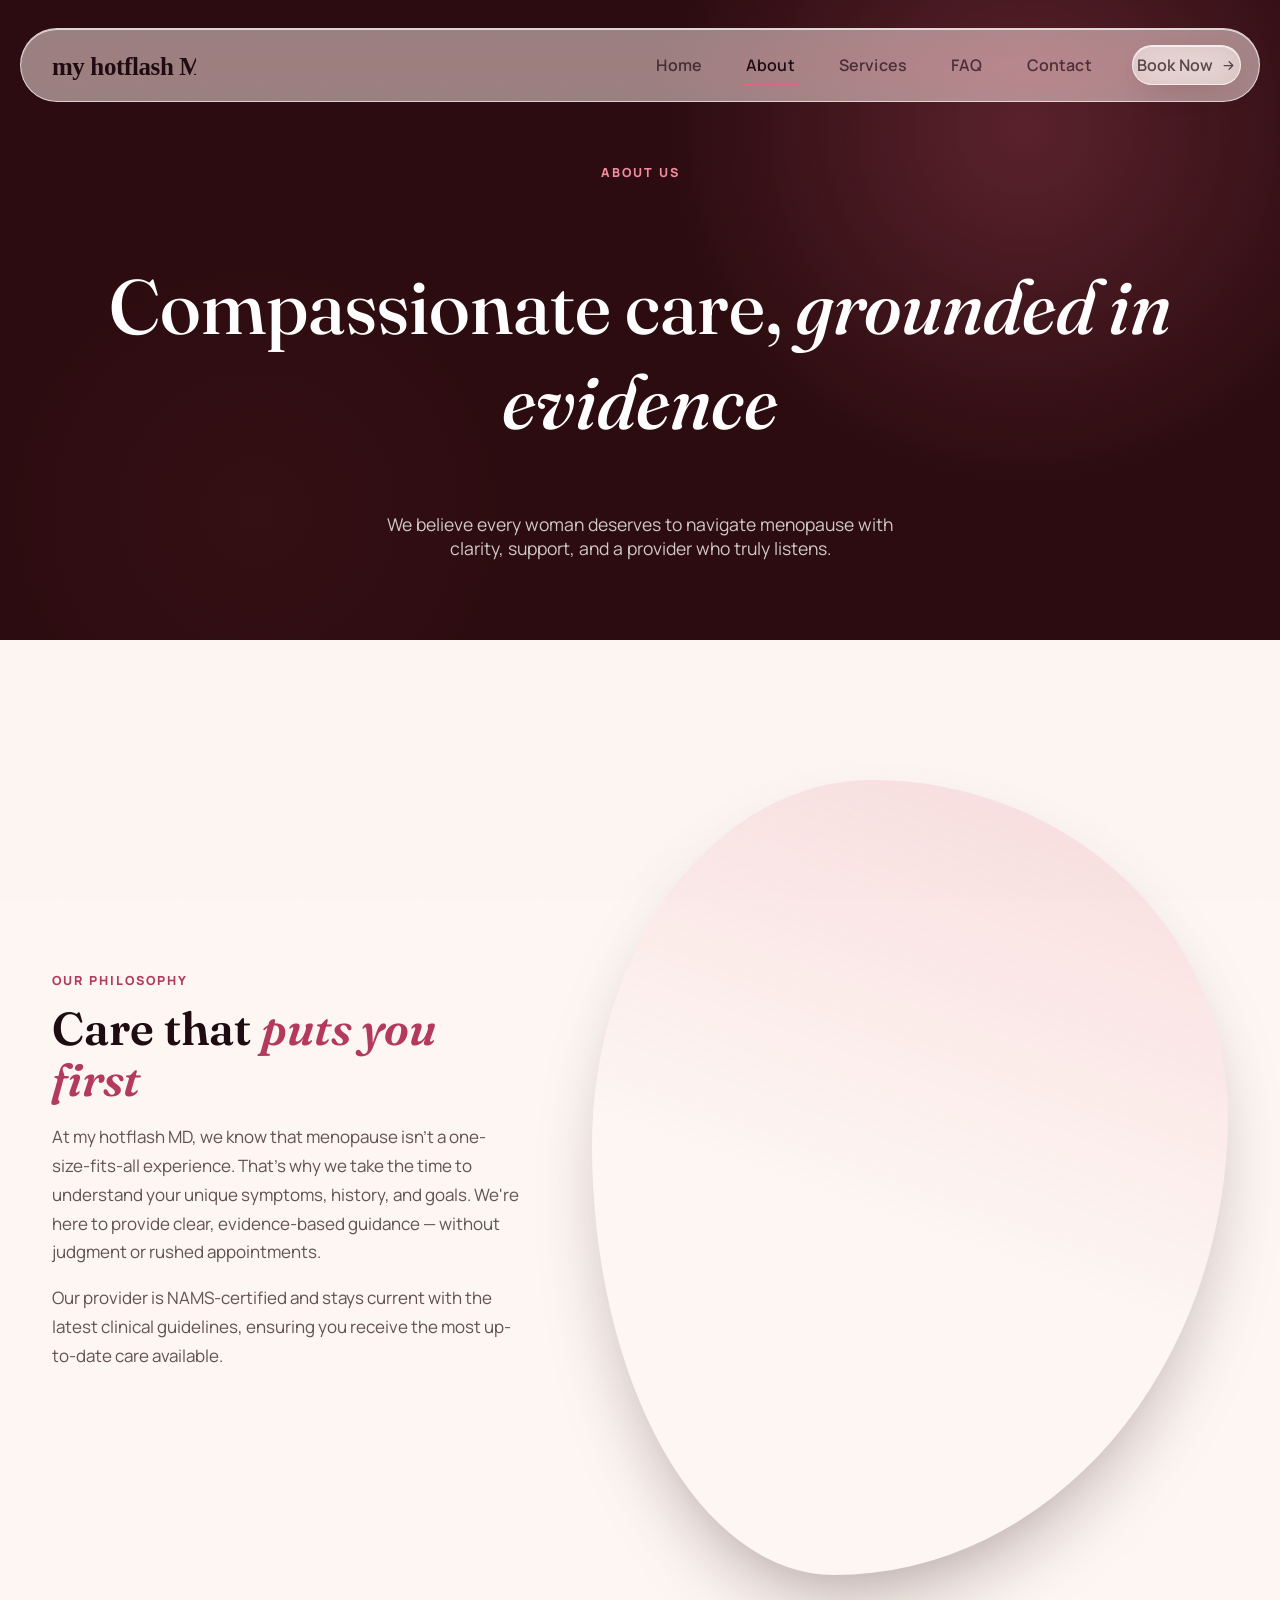
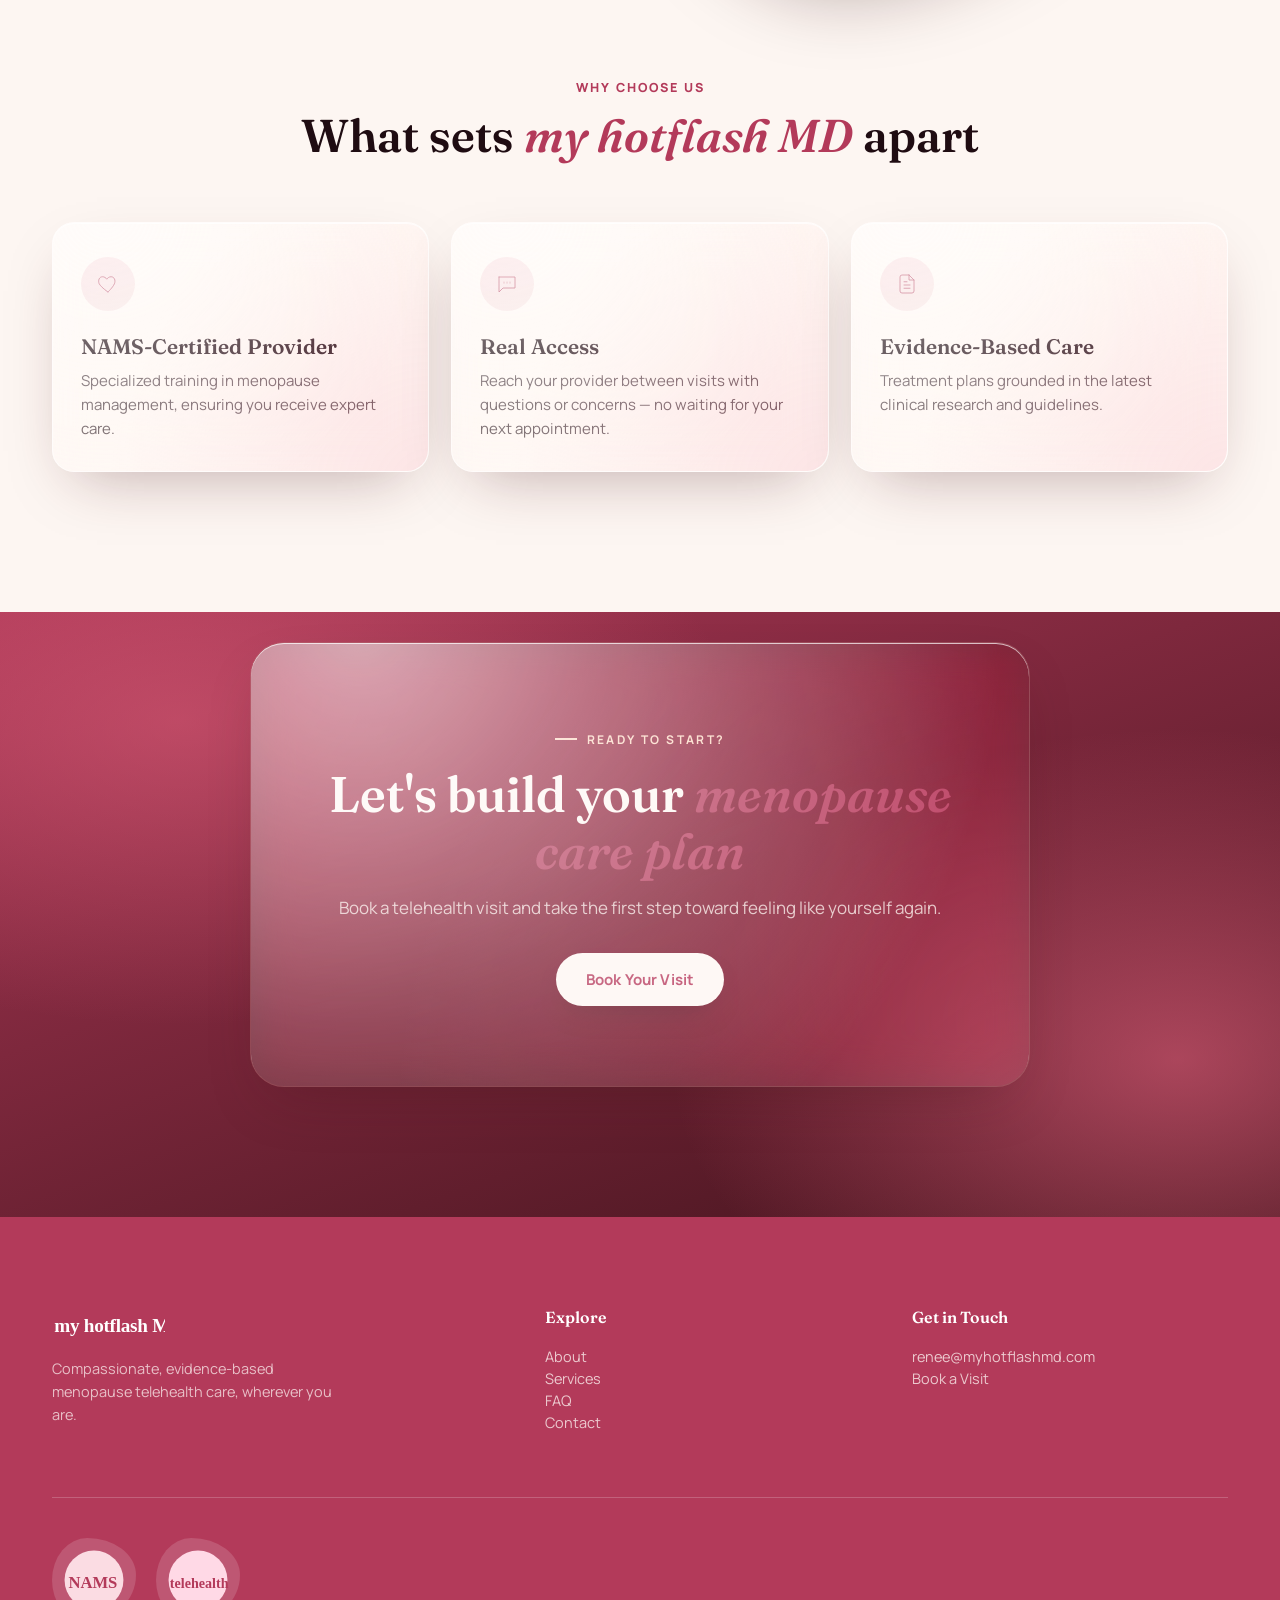
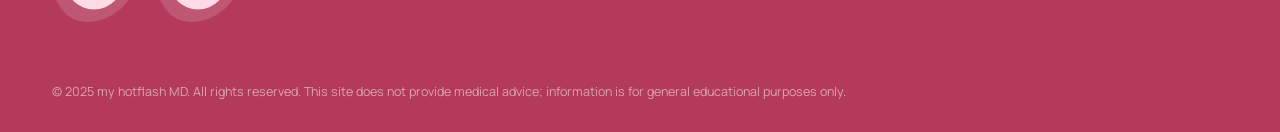
==== about.html @ b51e24e4 "Add files via upload" ====
<!DOCTYPE html>
<html lang="en">
<head>
  <meta charset="UTF-8" />
  <meta name="viewport" content="width=device-width, initial-scale=1.0" />
  <title>About · my hotflash MD</title>
  <meta name="description" content="Learn about my hotflash MD and our compassionate approach to menopause care." />
  <link rel="icon" href="data:image/svg+xml,%3Csvg xmlns='http://www.w3.org/2000/svg' viewBox='0 0 100 100'%3E%3Ccircle cx='50' cy='50' r='46' fill='%23e5637f'/%3E%3Cpath d='M34 42c4-6 12-8 18-4 6-4 14-2 18 4-2 8-8 14-18 18-10-4-16-10-18-18z' fill='%23fbdce3'/%3E%3C/svg%3E" />
  <link rel="preconnect" href="https://fonts.googleapis.com" />
  <link rel="preconnect" href="https://fonts.gstatic.com" crossorigin />
  <link href="https://fonts.googleapis.com/css2?family=Fraunces:ital,opsz,wght@0,9..144,400;0,9..144,500;0,9..144,600;0,9..144,700;1,9..144,500;1,9..144,600&family=Manrope:wght@400;500;600;700;800&display=swap" rel="stylesheet" />
  <link rel="stylesheet" href="style.css?v=2.0" />
</head>
<body>

<div class="grain" aria-hidden="true"></div>

<header class="site-header" data-header>
  <div class="header-inner">
    <a href="index.html" class="logo-link"><img src="data:image/svg+xml,%3Csvg xmlns='http://www.w3.org/2000/svg' viewBox='0 0 200 60'%3E%3Ctext x='4' y='44' font-family='Fraunces, serif' font-weight='700' font-size='34' fill='%231F0C12' letter-spacing='-0.5'%3Emy hotflash MD%3C/text%3E%3C/svg%3E" alt="my hotflash MD" /></a>
    <nav class="main-nav" data-nav>
      <ul>
        <li><a href="index.html">Home</a></li>
        <li><a href="about.html" class="active">About</a></li>
        <li><a href="services.html">Services</a></li>
        <li><a href="faq.html">FAQ</a></li>
        <li><a href="contact.html">Contact</a></li>
      </ul>
      <a href="https://calendly.com/renee-myhotflashmd/new-meeting" class="nav-cta glass-pill" target="_blank" rel="noopener">
        <span>Book Now</span>
        <svg viewBox="0 0 24 24" width="15" height="15" fill="none" stroke="currentColor" stroke-width="2" stroke-linecap="round" stroke-linejoin="round"><path d="M5 12h14M13 6l6 6-6 6"/></svg>
      </a>
    </nav>
    <button class="nav-toggle" data-nav-toggle aria-label="Toggle menu" aria-expanded="false">
      <span></span><span></span><span></span>
    </button>
  </div>
</header>

<main>
  <section class="page-hero">
    <div class="container">
      <span class="eyebrow">About Us</span>
      <h1>Compassionate care, <em>grounded in evidence</em></h1>
      <p>We believe every woman deserves to navigate menopause with clarity, support, and a provider who truly listens.</p>
    </div>
  </section>

  <section class="index-section">
    <div class="container">
      <div class="story-grid">
        <div class="story-content reveal">
          <span class="eyebrow">Our Philosophy</span>
          <h2>Care that <em>puts you first</em></h2>
          <p style="font-size:17px; line-height:1.7; color:var(--ink-soft);">At my hotflash MD, we know that menopause isn't a one-size-fits-all experience. That's why we take the time to understand your unique symptoms, history, and goals. We're here to provide clear, evidence-based guidance — without judgment or rushed appointments.</p>
          <p style="font-size:17px; line-height:1.7; color:var(--ink-soft);">Our provider is NAMS-certified and stays current with the latest clinical guidelines, ensuring you receive the most up-to-date care available.</p>
        </div>
        <div class="story-visual reveal">
          <div class="blob-shape">
            <img src="https://images.unsplash.com/photo-1573496359142-b8d87734a5a2?w=600&h=750&fit=crop&crop=center" alt="Provider consultation" loading="lazy" />
          </div>
        </div>
      </div>
    </div>
  </section>

  <section class="notes-section alt-bg">
    <div class="container">
      <div class="section-head reveal" style="text-align:center; max-width:720px; margin:0 auto 60px;">
        <span class="eyebrow">Why Choose Us</span>
        <h2>What sets <em>my hotflash MD</em> apart</h2>
      </div>
      <div class="feature-grid">
        <div class="feature glass reveal" style="--delay:0">
          <div class="glass-sheen"></div>
          <div class="icon-draw">
            <svg viewBox="0 0 48 48" fill="none" stroke="currentColor" stroke-width="1.6" stroke-linecap="round" stroke-linejoin="round">
              <path class="draw-path" d="M24 40s-13-8.6-17.6-16.4C3.5 16.8 6.6 9.5 13 9.5c4 0 6.9 2.3 8.6 4.9 1.7-2.6 4.6-4.9 8.6-4.9 6.4 0 9.5 7.3 6.6 14.1C33.2 31.4 24 40 24 40z" />
            </svg>
          </div>
          <h3>NAMS-Certified Provider</h3>
          <p>Specialized training in menopause management, ensuring you receive expert care.</p>
        </div>
        <div class="feature glass reveal" style="--delay:1">
          <div class="glass-sheen"></div>
          <div class="icon-draw">
            <svg viewBox="0 0 48 48" fill="none" stroke="currentColor" stroke-width="1.6" stroke-linecap="round" stroke-linejoin="round">
              <path class="draw-path" d="M8 10h32v22H16l-8 8V10z" />
              <circle class="draw-dot" cx="18" cy="21" r="1.2" fill="currentColor" stroke="none" />
              <circle class="draw-dot" cx="24" cy="21" r="1.2" fill="currentColor" stroke="none" />
              <circle class="draw-dot" cx="30" cy="21" r="1.2" fill="currentColor" stroke="none" />
            </svg>
          </div>
          <h3>Real Access</h3>
          <p>Reach your provider between visits with questions or concerns — no waiting for your next appointment.</p>
        </div>
        <div class="feature glass reveal" style="--delay:2">
          <div class="glass-sheen"></div>
          <div class="icon-draw">
            <svg viewBox="0 0 48 48" fill="none" stroke="currentColor" stroke-width="1.6" stroke-linecap="round" stroke-linejoin="round">
              <path class="draw-path" d="M28 6H14a4 4 0 0 0-4 4v28a4 4 0 0 0 4 4h20a4 4 0 0 0 4-4V16L28 6z" />
              <path class="draw-path" d="M28 6v10h10" />
              <path class="draw-path" d="M18 26h12M18 32.5h12M18 19.5h6" />
            </svg>
          </div>
          <h3>Evidence-Based Care</h3>
          <p>Treatment plans grounded in the latest clinical research and guidelines.</p>
        </div>
      </div>
    </div>
  </section>

  <section class="cta-band">
    <div class="cta-glow" aria-hidden="true"></div>
    <div class="container">
      <div class="cta-glass glass reveal">
        <div class="glass-sheen"></div>
        <span class="issue-tag issue-tag--light">Ready to Start?</span>
        <h2>Let's build your <em>menopause care plan</em></h2>
        <p>Book a telehealth visit and take the first step toward feeling like yourself again.</p>
        <a href="https://calendly.com/renee-myhotflashmd/new-meeting" class="btn btn-light" target="_blank" rel="noopener">Book Your Visit</a>
      </div>
    </div>
  </section>
</main>

<footer class="site-footer">
  <div class="footer-blob-bg" aria-hidden="true">
    <div class="blob"></div>
    <div class="blob2"></div>
  </div>
  <div class="container">
    <div class="footer-inner">
      <div class="footer-brand">
        <img src="data:image/svg+xml,%3Csvg xmlns='http://www.w3.org/2000/svg' viewBox='0 0 200 60'%3E%3Ctext x='4' y='44' font-family='Fraunces, serif' font-weight='700' font-size='34' fill='%23fbf1ea' letter-spacing='-0.5'%3Emy hotflash MD%3C/text%3E%3C/svg%3E" alt="my hotflash MD" />
        <p>Compassionate, evidence-based menopause telehealth care, wherever you are.</p>
      </div>
      <div class="footer-col">
        <h4>Explore</h4>
        <ul>
          <li><a href="about.html">About</a></li>
          <li><a href="services.html">Services</a></li>
          <li><a href="faq.html">FAQ</a></li>
          <li><a href="contact.html">Contact</a></li>
        </ul>
      </div>
      <div class="footer-col">
        <h4>Get in Touch</h4>
        <ul>
          <li><a href="mailto:renee@myhotflashmd.com">renee@myhotflashmd.com</a></li>
          <li><a href="https://calendly.com/renee-myhotflashmd/new-meeting" target="_blank" rel="noopener">Book a Visit</a></li>
        </ul>
      </div>
    </div>
    <div class="badge-row">
      <div class="badge-blob">
        <img src="data:image/svg+xml,%3Csvg xmlns='http://www.w3.org/2000/svg' viewBox='0 0 100 100'%3E%3Ccircle cx='50' cy='50' r='46' fill='%23fbdce3'/%3E%3Ctext x='10' y='62' font-family='Fraunces, serif' font-weight='600' font-size='26' fill='%23b33a5a'%3ENAMS%3C/text%3E%3C/svg%3E" alt="NAMS Certified" loading="lazy" />
      </div>
      <div class="badge-blob">
        <img src="data:image/svg+xml,%3Csvg xmlns='http://www.w3.org/2000/svg' viewBox='0 0 100 100'%3E%3Ccircle cx='50' cy='50' r='46' fill='%23ffd9e6'/%3E%3Ctext x='6' y='62' font-family='Fraunces, serif' font-weight='600' font-size='22' fill='%23b33a5a'%3Etelehealth%3C/text%3E%3C/svg%3E" alt="Telehealth Excellence" loading="lazy" />
      </div>
    </div>
    <div class="footer-bottom">
      &copy; 2025 my hotflash MD. All rights reserved. This site does not provide medical advice; information is for general educational purposes only.
    </div>
  </div>
</footer>

<script src="nav.js?v=2.0"></script>
</body>
</html>
---- style.css ----
/* =========================================================
   my hotflash MD — PINK REVIVAL · blurred hero background
   ========================================================= */

:root {
  --paper: #FDF6F2;
  --paper-soft: #FCE8E0;
  --paper-line: rgba(229, 99, 127, 0.2);

  --ink: #1F0C12;
  --ink-soft: rgba(31, 12, 18, 0.7);
  --ink-faint: rgba(31, 12, 18, 0.4);

  --brick: #B0362A;
  --brick-deep: #7C2620;
  --brick-bright: #D4523F;
  --wine: #45141B;
  --wine-deep: #2C0C10;
  --blush: #FAD5C0;
  --gold: #C99A52;

  --rose: #E5637F;
  --rose-bright: #F28B9F;
  --rose-deep: #B33A5A;
  --rose-soft: #FBDCE3;
  --pink-petals: #FFD9E6;
  --pink-mist: rgba(245, 180, 200, 0.35);

  --glass-bg: rgba(255, 250, 246, 0.5);
  --glass-bg-dark: rgba(69, 20, 27, 0.38);
  --glass-border: rgba(255, 255, 255, 0.65);
  --glass-border-dark: rgba(255, 220, 205, 0.25);

  --font-display: "Fraunces", "Iowan Old Style", Georgia, serif;
  --font-body: "Manrope", -apple-system, BlinkMacSystemFont, sans-serif;

  --container: 1240px;
  --radius-lg: 34px;
  --radius-md: 22px;
  --radius-sm: 14px;

  --ease: cubic-bezier(.22, 1, .36, 1);
}

*, *::before, *::after { box-sizing: border-box; }
html { scroll-behavior: smooth; }
@media (prefers-reduced-motion: reduce) {
  html { scroll-behavior: auto; }
  *, *::before, *::after { animation-duration: 0.001ms !important; animation-iteration-count: 1 !important; transition-duration: 0.001ms !important; }
}

body {
  margin: 0;
  font-family: var(--font-body);
  background: var(--paper);
  color: var(--ink);
  -webkit-font-smoothing: antialiased;
  overflow-x: hidden;
}

img { max-width: 100%; display: block; }
a { color: inherit; text-decoration: none; }
ul { list-style: none; margin: 0; padding: 0; }
button { font-family: inherit; cursor: pointer; }
:focus-visible { outline: 2px solid var(--rose); outline-offset: 3px; }

.container {
  max-width: var(--container);
  margin: 0 auto;
  padding: 0 32px;
}

.grain {
  position: fixed; inset: 0; z-index: 2000; pointer-events: none;
  opacity: 0.035; mix-blend-mode: multiply;
  background-image: url("data:image/svg+xml,%3Csvg xmlns='http://www.w3.org/2000/svg' width='120' height='120'%3E%3Cfilter id='n'%3E%3CfeTurbulence type='fractalNoise' baseFrequency='0.9' numOctaves='2' stitchTiles='stitch'/%3E%3C/filter%3E%3Crect width='100%25' height='100%25' filter='url(%23n)'/%3E%3C/svg%3E");
}

/* ---- glass ---- */
.glass {
  position: relative;
  background: var(--glass-bg);
  border: 1px solid var(--glass-border);
  backdrop-filter: blur(22px) saturate(160%);
  -webkit-backdrop-filter: blur(22px) saturate(160%);
  box-shadow:
    0 1px 0 rgba(255,255,255,0.7) inset,
    0 24px 60px -24px rgba(69, 20, 27, 0.35);
  overflow: hidden;
}
.glass-sheen {
  position: absolute; inset: -40%;
  background:
    radial-gradient(circle at 30% 20%, rgba(255,255,255,0.6), transparent 55%),
    radial-gradient(circle at 78% 82%, rgba(240,131,156,0.35), transparent 50%);
  pointer-events: none;
  mix-blend-mode: screen;
  animation: sheen-drift 9s ease-in-out infinite;
}
@keyframes sheen-drift {
  0%, 100% { transform: translate(0,0) rotate(0deg); }
  50% { transform: translate(6%, 4%) rotate(6deg); }
}
.glass-pill {
  display: inline-flex; align-items: center; gap: 8px;
  padding: 11px 20px;
  border-radius: 999px;
  background: var(--glass-bg);
  border: 1px solid var(--glass-border);
  backdrop-filter: blur(18px) saturate(160%);
  -webkit-backdrop-filter: blur(18px) saturate(160%);
  box-shadow: 0 1px 0 rgba(255,255,255,0.7) inset, 0 10px 30px -14px rgba(69,20,27,0.4);
}

.btn {
  display: inline-flex; align-items: center; gap: 10px;
  font-family: var(--font-body);
  font-weight: 700;
  font-size: 15px;
  letter-spacing: 0.01em;
  padding: 16px 30px;
  border-radius: 999px;
  transition: transform .45s var(--ease), box-shadow .45s var(--ease), background .3s ease;
}
.btn-primary {
  background: linear-gradient(155deg, var(--rose-bright), var(--rose-deep));
  color: #FDEDE7;
  box-shadow: 0 14px 30px -12px rgba(179, 58, 90, 0.65);
}
.btn-primary:hover { transform: translateY(-3px); box-shadow: 0 18px 36px -12px rgba(179,58,90,0.75); }
.btn-outline {
  background: transparent;
  color: var(--ink);
  border: 1.5px solid var(--rose-deep);
}
.btn-outline:hover { background: var(--rose-deep); color: var(--paper); transform: translateY(-3px); }
.btn-light {
  background: var(--paper);
  color: var(--rose-deep);
  box-shadow: 0 14px 30px -12px rgba(0,0,0,0.25);
}
.btn-light:hover { transform: translateY(-3px); }

/* ---- header - bigger & responsive ---- */
.site-header {
  position: fixed; top: 0; left: 0; right: 0; z-index: 500;
  padding: 28px 0;
  transition: padding .4s var(--ease), background .4s var(--ease);
}
.site-header.is-scrolled { padding: 16px 0; }
.header-inner {
  max-width: var(--container);
  margin: 0 auto;
  padding: 14px 18px 14px 28px;
  display: flex; align-items: center; justify-content: space-between;
  border-radius: 999px;
  background: rgba(255, 250, 246, 0.5);
  border: 1px solid var(--glass-border);
  backdrop-filter: blur(24px) saturate(180%);
  -webkit-backdrop-filter: blur(24px) saturate(180%);
  box-shadow: 0 1px 0 rgba(255,255,255,0.7) inset;
  transition: box-shadow .4s var(--ease), background .4s var(--ease), padding .4s var(--ease);
}
.site-header.is-scrolled .header-inner {
  background: rgba(255, 250, 246, 0.88);
  box-shadow: 0 1px 0 rgba(255,255,255,0.7) inset, 0 16px 40px -22px rgba(69,20,27,0.35);
}
.logo-link img { height: 44px; width: auto; }

.main-nav {
  display: flex; align-items: center; gap: 36px;
}
.main-nav ul {
  display: flex; gap: 36px;
}
.main-nav a {
  font-size: 16px; font-weight: 600; color: var(--ink-soft);
  position: relative; padding: 8px 4px;
  letter-spacing: 0.01em;
}
.main-nav a::after {
  content: ""; position: absolute; left: 0; right: 100%; bottom: -2px; height: 2.5px;
  background: var(--rose); transition: right .35s var(--ease);
  border-radius: 2px;
}
.main-nav a:hover, .main-nav a.active { color: var(--ink); }
.main-nav a:hover::after, .main-nav a.active::after { right: 0; }

.nav-cta {
  font-size: 15px; font-weight: 700; color: var(--rose-deep);
  padding: 12px 24px;
}
.nav-cta svg { transition: transform .3s var(--ease); }
.nav-cta:hover svg { transform: translateX(4px); }

.nav-toggle {
  display: none; width: 48px; height: 48px; border-radius: 50%;
  background: transparent; border: none;
  flex-direction: column; align-items: center; justify-content: center; gap: 6px;
  padding: 0;
}
.nav-toggle span {
  width: 24px; height: 2.5px; background: var(--ink); border-radius: 2px;
  transition: transform .35s var(--ease), opacity .3s ease;
}
.nav-toggle.is-open span:nth-child(1) { transform: translateY(8.5px) rotate(45deg); }
.nav-toggle.is-open span:nth-child(2) { opacity: 0; }
.nav-toggle.is-open span:nth-child(3) { transform: translateY(-8.5px) rotate(-45deg); }

/* ---- HERO · full-bleed background + blob image overlay ---- */
.spread {
  position: relative;
  height: 100svh;
  min-height: 620px;
  overflow: hidden;
  background: var(--wine-deep);
}

.spread-slide {
  position: absolute; inset: 0;
  opacity: 0;
  transition: opacity 1.1s var(--ease);
  pointer-events: none;
  display: flex;
  align-items: center;
  justify-content: center;
}
.spread-slide.is-active {
  opacity: 1;
  pointer-events: auto;
  z-index: 1;
}

.spread-bg {
  position: absolute; inset: 0;
  overflow: hidden;
}
.spread-bg img {
  width: 100%; height: 100%;
  object-fit: cover;
  transform: scale(1.06);
  transition: transform 9s linear;
}
.spread-slide.is-active .spread-bg img { transform: scale(1); }

.spread-bg::after {
  content: "";
  position: absolute; inset: 0;
  background:
    linear-gradient(0deg, rgba(23, 8, 12, 0.78) 0%, rgba(23, 8, 12, 0.32) 42%, rgba(23, 8, 12, 0.12) 62%, rgba(23, 8, 12, 0.38) 100%),
    linear-gradient(100deg, rgba(23, 8, 12, 0.34) 0%, transparent 46%);
}

.spread-blob {
  position: relative;
  z-index: 2;
  width: clamp(260px, 40vw, 460px);
  aspect-ratio: 1/1;
  border-radius: 44% 56% 62% 38% / 46% 42% 58% 54%;
  overflow: hidden;
  box-shadow: 0 30px 70px -20px rgba(0,0,0,0.6);
  animation: float-slow 8s ease-in-out infinite;
  margin-right: auto;
  margin-left: 5%;
  flex-shrink: 0;
}
.spread-blob img {
  width: 100%; height: 100%;
  object-fit: cover;
  transition: transform .8s var(--ease);
}
.spread-blob:hover img { transform: scale(1.08); }

@keyframes float-slow {
  0%, 100% { transform: translate(0, 0) rotate(0deg); }
  50% { transform: translate(2%, -3%) rotate(2deg); }
}

.spread-grid {
  position: relative; z-index: 1;
  height: 100%;
  width: 100%;
  max-width: var(--container);
  margin: 0 auto;
  padding: 150px 32px 130px;
  display: flex;
  align-items: center;
  justify-content: space-between;
  gap: 40px;
}

.spread-copy {
  max-width: 540px;
  flex-shrink: 0;
}
.issue-tag {
  display: inline-flex; align-items: center; gap: 10px;
  font-family: var(--font-body); font-weight: 700; font-size: 12px;
  letter-spacing: 0.2em; text-transform: uppercase;
  color: var(--blush);
}
.issue-tag::before {
  content: ""; width: 22px; height: 1.5px; background: var(--rose-bright);
}
.issue-tag--light { color: var(--blush); }
.issue-tag--light::before { background: var(--blush); }

.spread-copy h1 {
  font-family: var(--font-display);
  font-weight: 500;
  font-size: clamp(38px, 5.2vw, 68px);
  line-height: 1.06;
  letter-spacing: -0.01em;
  margin: 20px 0 20px;
  color: var(--paper);
}
.spread-copy h1 em {
  font-style: italic; font-weight: 500;
  color: var(--paper);
}
.spread-copy p {
  font-size: 17px; line-height: 1.6; color: rgba(253, 246, 242, 0.72);
  max-width: 420px; margin: 0 0 34px;
}

.spread-controls {
  position: absolute; z-index: 2; left: 0; right: 0; bottom: 0;
  max-width: var(--container); margin: 0 auto; padding: 0 32px 44px;
  display: flex; align-items: center; gap: 26px;
}
.folio {
  display: flex; align-items: center; gap: 14px;
  flex-shrink: 0;
}
.folio-arrow {
  width: 34px; height: 34px; border-radius: 50%;
  display: flex; align-items: center; justify-content: center;
  background: transparent; color: var(--paper);
  border: 1px solid rgba(253, 246, 242, 0.32);
  transition: transform .3s var(--ease), border-color .3s ease, background .3s ease;
}
.folio-arrow:hover { border-color: var(--paper); background: rgba(253,246,242,0.1); transform: scale(1.06); }
.folio-count { font-family: var(--font-display); font-style: italic; font-size: 14px; color: rgba(253,246,242,0.6); display: flex; gap: 3px; }
.folio-count i { opacity: 0.5; font-style: normal; }

.spread-rail {
  position: relative; flex: 1;
  display: flex; gap: 8px;
}
.spread-rail .rail-fill {
  display: block;
  height: 2px;
  border-radius: 2px;
  background: var(--paper);
  transition: transform 0.6s var(--ease), width 0.6s var(--ease);
  width: calc(100% / 3);
  transform: translateX(0%);
}

.scroll-cue {
  position: absolute; z-index: 2; top: 44px; right: 32px;
  display: flex; align-items: center; gap: 8px;
  font-size: 11px; font-weight: 700; letter-spacing: 0.18em; text-transform: uppercase;
  color: rgba(253, 246, 242, 0.5);
}
.scroll-cue svg { animation: cue-bob 2.4s ease-in-out infinite; }
@keyframes cue-bob { 0%,100% { transform: translateY(0); } 50% { transform: translateY(5px); } }

/* ---- reveal ---- */
.reveal { opacity: 0; transform: translateY(28px); transition: opacity .8s var(--ease), transform .8s var(--ease); transition-delay: calc(var(--delay, 0) * 90ms); }
.reveal.is-visible { opacity: 1; transform: translateY(0); }

/* ---- index section ---- */
.index-section { padding: 140px 0 40px; position: relative; }
.section-head { max-width: 640px; margin-bottom: 60px; }
.eyebrow {
  display: inline-block; font-size: 12.5px; font-weight: 800; letter-spacing: 0.16em;
  text-transform: uppercase; color: var(--rose-deep); margin-bottom: 14px;
}
.section-head h2, .story-content h2 {
  font-family: var(--font-display); font-weight: 600; font-size: clamp(30px, 4vw, 46px);
  line-height: 1.12; color: var(--ink); margin: 0 0 16px;
}
.section-head h2 em, .story-content h2 em, .cta-glass h2 em { font-style: italic; color: var(--rose-deep); }
.section-head p { font-size: 17px; line-height: 1.65; color: var(--ink-soft); margin: 0; }

.feature-grid {
  display: grid; grid-template-columns: repeat(3, 1fr); gap: 22px;
}
.feature {
  border-radius: var(--radius-md);
  padding: 34px 28px 30px;
  transition: transform .5s var(--ease), box-shadow .5s var(--ease);
}
.feature:hover { transform: translateY(-8px); }
.feature.offset { transform: translateY(-16px); }
.feature.offset:hover { transform: translateY(-24px); }
.feature-mark {
  position: absolute; top: 22px; right: 26px;
  font-family: var(--font-display); font-style: italic; font-size: 15px; color: var(--ink-faint);
}
.icon-draw {
  width: 54px; height: 54px; border-radius: 50%;
  display: flex; align-items: center; justify-content: center;
  color: var(--rose-deep);
  background: linear-gradient(160deg, rgba(229,99,127,0.18), rgba(179,58,90,0.10));
  margin-bottom: 22px;
  transition: transform .5s var(--ease), background .5s ease;
}
.icon-draw svg { width: 24px; height: 24px; }
.feature:hover .icon-draw {
  transform: rotate(-8deg) scale(1.08);
  background: linear-gradient(160deg, rgba(229,99,127,0.3), rgba(179,58,90,0.16));
}
.draw-path {
  stroke-dasharray: 140; stroke-dashoffset: 140;
  animation: draw-in 1.6s var(--ease) forwards;
  animation-play-state: paused;
}
.feature.is-visible .draw-path { animation-play-state: running; }
.draw-dot { opacity: 0; animation: dot-in .4s ease forwards 1.2s; animation-play-state: paused; }
.feature.is-visible .draw-dot { animation-play-state: running; }
@keyframes draw-in { to { stroke-dashoffset: 0; } }
@keyframes dot-in { to { opacity: 1; } }

.feature h3 { font-family: var(--font-display); font-weight: 600; font-size: 21px; margin: 0 0 10px; color: var(--ink); }
.feature p { font-size: 15px; line-height: 1.6; color: var(--ink-soft); margin: 0; }

/* ---- notes ---- */
.notes-section { padding: 60px 0 140px; }
.story-grid { display: grid; grid-template-columns: 0.85fr 1.15fr; gap: 70px; align-items: center; }
.story-visual { position: relative; }
.blob-shape {
  position: relative;
  border-radius: 44% 56% 62% 38% / 46% 42% 58% 54%;
  overflow: hidden;
  box-shadow: 0 40px 80px -30px rgba(44,12,16,0.4);
  animation: float-slow 8s ease-in-out infinite;
}
.blob-shape::after {
  content: ""; position: absolute; inset: 0;
  background: linear-gradient(200deg, rgba(229,99,127,0.18), transparent 55%);
  mix-blend-mode: soft-light;
}
.blob-shape img {
  width: 100%; height: 100%; object-fit: cover; aspect-ratio: 4/5;
  filter: saturate(1.12) contrast(1.05);
  transition: transform .8s var(--ease);
}
.blob-shape:hover img { transform: scale(1.06); }
.story-tag {
  position: absolute; bottom: -18px; left: 50%; transform: translateX(-50%);
  font-size: 12.5px; font-weight: 700; color: var(--rose-deep);
  white-space: nowrap;
  animation: float-slow 5s ease-in-out infinite;
}
.story-steps { margin: 30px 0 38px; display: flex; flex-direction: column; gap: 26px; }
.story-steps li { display: flex; gap: 20px; align-items: flex-start; }
.step-index {
  font-family: var(--font-display); font-style: italic; font-weight: 600; font-size: 22px;
  color: var(--rose-deep); flex-shrink: 0; padding-top: 2px;
}
.story-steps h3 { font-family: var(--font-display); font-weight: 600; font-size: 19px; margin: 0 0 6px; }
.story-steps p { font-size: 15px; color: var(--ink-soft); margin: 0; line-height: 1.55; }

/* ---- cta ---- */
.cta-band {
  position: relative; padding: 30px 0 130px; overflow: hidden;
}
.cta-glow {
  position: absolute; inset: -10% -10% -30%;
  background:
    radial-gradient(60% 60% at 20% 20%, rgba(229,99,127,0.5), transparent 60%),
    radial-gradient(55% 65% at 85% 60%, rgba(229,99,127,0.6), transparent 60%),
    linear-gradient(160deg, var(--rose-deep), var(--wine-deep));
  border-radius: 60px;
  z-index: 0;
  animation: glow-turn 16s linear infinite;
}
@keyframes glow-turn {
  0% { filter: hue-rotate(0deg); }
  50% { filter: hue-rotate(4deg); }
  100% { filter: hue-rotate(0deg); }
}
.cta-band .container { position: relative; z-index: 1; }
.cta-glass {
  background: var(--glass-bg-dark);
  border-color: var(--glass-border-dark);
  border-radius: var(--radius-lg);
  padding: 80px 60px;
  text-align: center;
  max-width: 780px; margin: 0 auto;
}
.cta-glass h2 {
  font-family: var(--font-display); font-weight: 600; font-size: clamp(30px, 4.6vw, 50px);
  color: var(--paper); margin: 18px 0 16px; line-height: 1.14;
}
.cta-glass p { color: rgba(251,241,234,0.78); font-size: 17px; margin: 0 0 34px; }

/* ---- footer - PINK THEME ---- */
.site-footer {
  position: relative; overflow: hidden;
  background: var(--rose-deep);
  color: rgba(255, 250, 246, 0.92);
  padding: 90px 0 30px;
}
.site-footer .footer-blob-bg .blob,
.site-footer .footer-blob-bg .blob2 {
  background: var(--rose-bright);
  opacity: 0.4;
}
.site-footer .footer-blob-bg .blob {
  background: #d45a7a;
  top: -180px; left: -160px;
}
.site-footer .footer-blob-bg .blob2 {
  background: #f28b9f;
  bottom: -180px; right: -140px;
}

.footer-inner { display: grid; grid-template-columns: 1.4fr 1fr 1fr; gap: 50px; padding-bottom: 56px; border-bottom: 1px solid rgba(255,255,255,0.2); }
.footer-brand img { height: 34px; margin-bottom: 16px; filter: brightness(0) invert(1); }
.footer-brand p { font-size: 14.5px; line-height: 1.6; color: rgba(255,250,246,0.7); max-width: 280px; }
.footer-col h4 { font-family: var(--font-display); font-weight: 600; font-size: 16px; margin: 0 0 18px; color: #fff; }
.footer-col a { font-size: 14.5px; color: rgba(255,250,246,0.75); transition: color .3s ease; }
.footer-col a:hover { color: #fff; }

.badge-row { display: flex; gap: 20px; padding: 40px 0; }
.badge-blob {
  width: 84px; height: 84px; border-radius: 42% 58% 60% 40% / 50% 44% 56% 50%;
  overflow: hidden; background: rgba(255,255,255,0.15); padding: 10px;
  display: flex; align-items: center; justify-content: center;
  transition: transform .5s var(--ease), background .5s ease;
}
.badge-blob:hover { transform: translateY(-4px) rotate(-3deg); background: rgba(255,255,255,0.25); }
.badge-blob img { width: 100%; height: 100%; object-fit: contain; }

.footer-bottom { font-size: 12.5px; color: rgba(255,250,246,0.55); line-height: 1.6; padding-top: 20px; }

/* ---- page-specific styles ---- */
.page-hero {
  padding: 160px 0 80px;
  background: var(--wine-deep);
  text-align: center;
  position: relative;
  overflow: hidden;
}
.page-hero::before {
  content: '';
  position: absolute; inset: 0;
  background:
    radial-gradient(600px 600px at 80% 20%, rgba(229, 99, 127, 0.25), transparent 60%),
    radial-gradient(500px 500px at 20% 80%, rgba(69, 20, 27, 0.3), transparent 60%);
  animation: auroraDrift 24s ease-in-out infinite alternate;
}
.page-hero .container { position: relative; z-index: 2; }
.page-hero h1 { color: #fff; font-family: var(--font-display); font-weight: 500; font-size: clamp(2.6rem, 6vw, 4.8rem); }
.page-hero p { color: rgba(255,255,255,0.78); max-width: 560px; margin: 0 auto; font-size: 1.1rem; }
.page-hero .eyebrow { color: var(--rose-bright); }

.service-list { display: flex; flex-direction: column; gap: 16px; }
.service-row {
  display: grid;
  grid-template-columns: 1fr 1fr;
  gap: 48px;
  align-items: center;
  padding: 48px 0;
  border-bottom: 1px solid var(--paper-line);
}
.service-row:last-child { border-bottom: none; }
.service-row.reverse .service-text { order: 2; }
.service-row.reverse .service-visual { order: 1; }

.service-visual {
  position: relative;
  aspect-ratio: 4/3;
  border-radius: 20px;
  overflow: hidden;
}
.service-visual .blob-shape {
  position: absolute; inset: 0;
  border-radius: 42% 58% 52% 48% / 48% 50% 50% 52%;
  overflow: hidden;
}
.service-visual .blob-shape img {
  width: 100%;
  height: 100%;
  object-fit: cover;
  transition: transform 0.6s var(--ease), filter 0.6s var(--ease);
  filter: saturate(0.9) sepia(0.06) hue-rotate(-6deg);
}
.service-visual .blob-shape:hover img {
  transform: scale(1.04);
}

.service-features {
  list-style: none; padding: 0; margin: 18px 0 24px;
}
.service-features li {
  padding-left: 24px;
  position: relative;
  margin-bottom: 8px;
  color: var(--ink-soft);
}
.service-features li::before {
  content: '';
  position: absolute; left: 0; top: 10px;
  width: 10px; height: 2px;
  background: var(--rose);
  border-radius: 2px;
}

.contact-grid {
  display: grid;
  grid-template-columns: 1fr 1fr;
  gap: 60px;
}
.contact-item {
  display: flex;
  gap: 16px;
  padding: 16px 0;
  border-bottom: 1px solid var(--paper-line);
}
.contact-item:last-child { border-bottom: none; }
.contact-icon {
  width: 44px; height: 44px;
  border-radius: 50%;
  background: var(--paper-soft);
  border: 1px solid var(--paper-line);
  display: flex; align-items: center; justify-content: center;
  flex-shrink: 0;
}
.contact-icon svg { width: 18px; height: 18px; stroke: var(--rose-deep); }
.contact-form { margin-top: 16px; }
.contact-form label { font-weight: 600; font-size: 0.9rem; display: block; margin-bottom: 4px; color: var(--ink); }
.contact-form input, .contact-form textarea {
  width: 100%; padding: 12px 16px;
  border: 1.5px solid var(--paper-line); border-radius: 12px;
  font-family: inherit; font-size: 0.98rem;
  background: #fff; transition: border-color 0.3s ease;
}
.contact-form input:focus, .contact-form textarea:focus {
  outline: none; border-color: var(--rose);
}
.contact-form .btn { width: 100%; }
.form-note { font-size: 0.85rem; color: var(--ink-soft); margin: -4px 0 12px; }

.faq-container { max-width: 780px; margin: 0 auto; }
.faq-item {
  background: #fff;
  border: 1px solid var(--paper-line);
  border-radius: 16px;
  margin-bottom: 14px;
  overflow: hidden;
  transition: box-shadow 0.3s ease;
}
.faq-item:hover { box-shadow: 0 8px 30px rgba(69, 20, 27, 0.08); }
.faq-item summary {
  cursor: pointer;
  padding: 22px 28px;
  font-weight: 600;
  font-family: var(--font-display);
  font-size: 1.08rem;
  color: var(--ink);
  list-style: none;
  display: flex; justify-content: space-between; align-items: center;
}
.faq-item summary::-webkit-details-marker { display: none; }
.faq-item summary::after {
  content: '+';
  font-size: 1.5rem;
  color: var(--rose);
  margin-left: 16px;
  flex-shrink: 0;
  transition: transform 0.3s ease;
}
.faq-item[open] summary::after { content: '\2212'; }
.faq-item .faq-answer { padding: 0 28px 24px; color: var(--ink-soft); }

/* ---- responsive ---- */
@media (max-width: 1080px) {
  .spread-grid { flex-direction: column; justify-content: center; text-align: center; padding: 130px 32px 120px; }
  .spread-copy { max-width: 100%; }
  .spread-copy p { margin-left: auto; margin-right: auto; }
  .spread-blob { width: clamp(200px, 50vw, 340px); margin: 0 auto 30px; }
  .issue-tag { justify-content: center; }
  .story-grid { grid-template-columns: 1fr; gap: 50px; }
  .story-visual { max-width: 360px; margin: 0 auto; }
  .contact-grid { grid-template-columns: 1fr; }
  .service-row { grid-template-columns: 1fr; }
  .service-row.reverse .service-text { order: 1; }
  .service-row.reverse .service-visual { order: 2; }
}

@media (max-width: 860px) {
  .main-nav ul {
    position: fixed; inset: 90px 16px auto 16px;
    flex-direction: column; align-items: stretch; gap: 4px;
    background: rgba(255,250,246,0.96);
    backdrop-filter: blur(28px) saturate(180%);
    border: 1px solid var(--glass-border);
    border-radius: var(--radius-md);
    padding: 18px 16px;
    box-shadow: 0 24px 60px -20px rgba(69,20,27,0.4);
    opacity: 0; visibility: hidden; transform: translateY(-18px);
    transition: opacity .35s var(--ease), transform .35s var(--ease), visibility 0s linear .35s;
  }
  .main-nav.is-open ul {
    opacity: 1; visibility: visible; transform: translateY(0);
    transition: opacity .35s var(--ease), transform .35s var(--ease);
  }
  .main-nav ul li a {
    display: block; padding: 14px 16px; border-radius: 12px; font-size: 17px;
  }
  .main-nav ul li a:hover { background: rgba(229,99,127,0.08); }
  .main-nav ul li a::after { display: none; }
  .nav-cta span { display: none; }
  .nav-cta { padding: 12px 16px; font-size: 14px; }
  .nav-toggle { display: flex; }

  .header-inner { padding: 10px 14px; }
  .logo-link img { height: 38px; }

  .index-section { padding: 100px 0 20px; }
  .feature-grid { grid-template-columns: 1fr; }
  .feature.offset { transform: none; }
  .feature.offset:hover { transform: translateY(-8px); }

  .cta-glass { padding: 56px 30px; }
  .footer-inner { grid-template-columns: 1fr; gap: 36px; }
}

@media (max-width: 560px) {
  .container { padding: 0 20px; }
  .header-inner { padding: 8px 10px; border-radius: 40px; }
  .logo-link img { height: 32px; }
  .main-nav ul { inset: 80px 12px auto 12px; padding: 14px; }
  .main-nav ul li a { font-size: 16px; padding: 12px 14px; }
  .nav-toggle { width: 42px; height: 42px; gap: 5px; }
  .nav-toggle span { width: 20px; height: 2px; }

  .spread { padding: 118px 0 40px; min-height: auto; }
  .spread-grid { padding: 0 20px; }
  .spread-copy h1 { font-size: clamp(34px, 10vw, 46px); }
  .spread-copy p { font-size: 16px; }
  .spread-controls { padding: 0 20px; flex-wrap: wrap; }
  .scroll-cue { display: none; }
  .btn { padding: 14px 24px; font-size: 14px; }
  .spread-blob { width: clamp(160px, 60vw, 260px); }
}
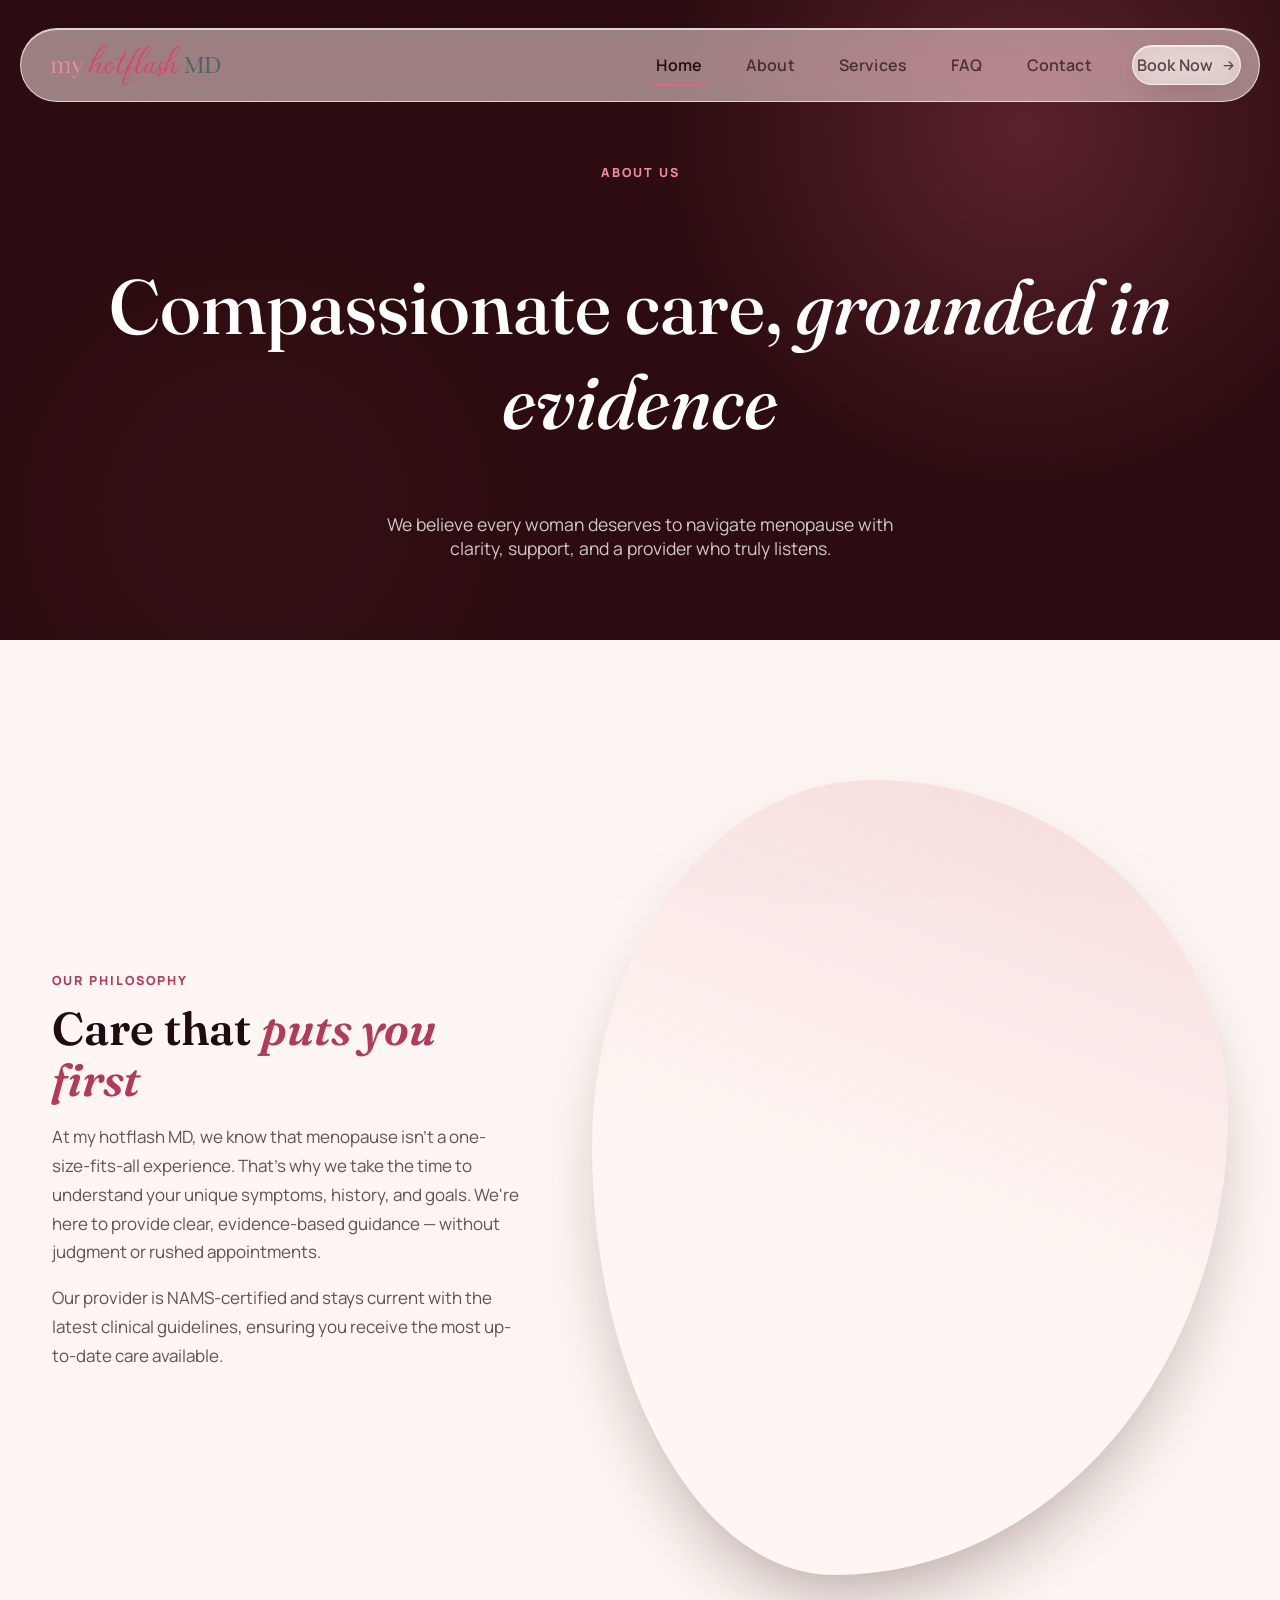
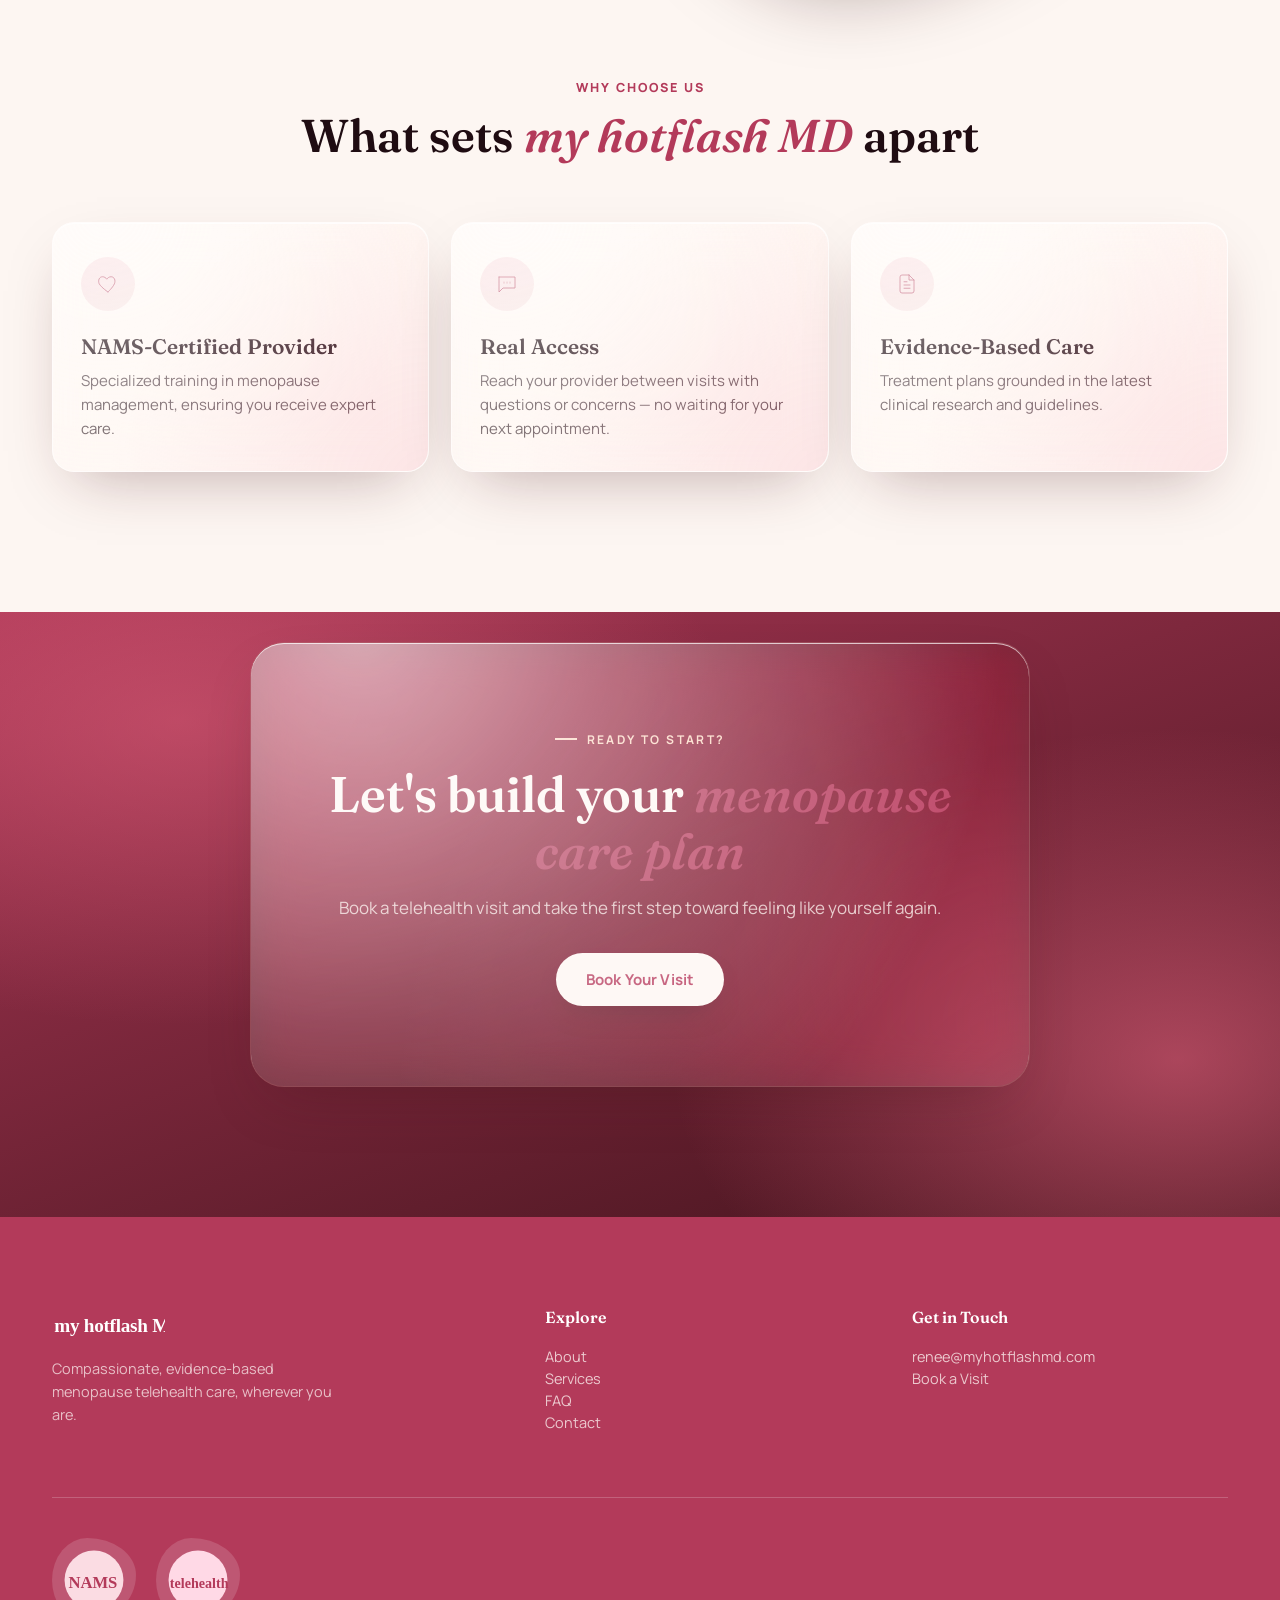
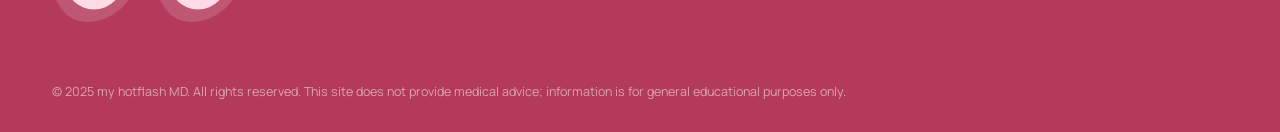
==== commit 45fb9aa1: "Update logo and navigation links in about.html" ====
--- a/about.html
+++ b/about.html
@@ -17,11 +17,14 @@
 
 <header class="site-header" data-header>
   <div class="header-inner">
-    <a href="index.html" class="logo-link"><img src="data:image/svg+xml,%3Csvg xmlns='http://www.w3.org/2000/svg' viewBox='0 0 200 60'%3E%3Ctext x='4' y='44' font-family='Fraunces, serif' font-weight='700' font-size='34' fill='%231F0C12' letter-spacing='-0.5'%3Emy hotflash MD%3C/text%3E%3C/svg%3E" alt="my hotflash MD" /></a>
+    <a href="index.html" class="logo-link">
+      <img src="assets/logo-cropped.png" alt="my hotflash MD logo" />
+    </a>
+
     <nav class="main-nav" data-nav>
       <ul>
-        <li><a href="index.html">Home</a></li>
-        <li><a href="about.html" class="active">About</a></li>
+        <li><a href="index.html" class="active">Home</a></li>
+        <li><a href="about.html">About</a></li>
         <li><a href="services.html">Services</a></li>
         <li><a href="faq.html">FAQ</a></li>
         <li><a href="contact.html">Contact</a></li>
@@ -31,6 +34,7 @@
         <svg viewBox="0 0 24 24" width="15" height="15" fill="none" stroke="currentColor" stroke-width="2" stroke-linecap="round" stroke-linejoin="round"><path d="M5 12h14M13 6l6 6-6 6"/></svg>
       </a>
     </nav>
+
     <button class="nav-toggle" data-nav-toggle aria-label="Toggle menu" aria-expanded="false">
       <span></span><span></span><span></span>
     </button>
@@ -168,4 +172,4 @@
 
 <script src="nav.js?v=2.0"></script>
 </body>
-</html>+</html>
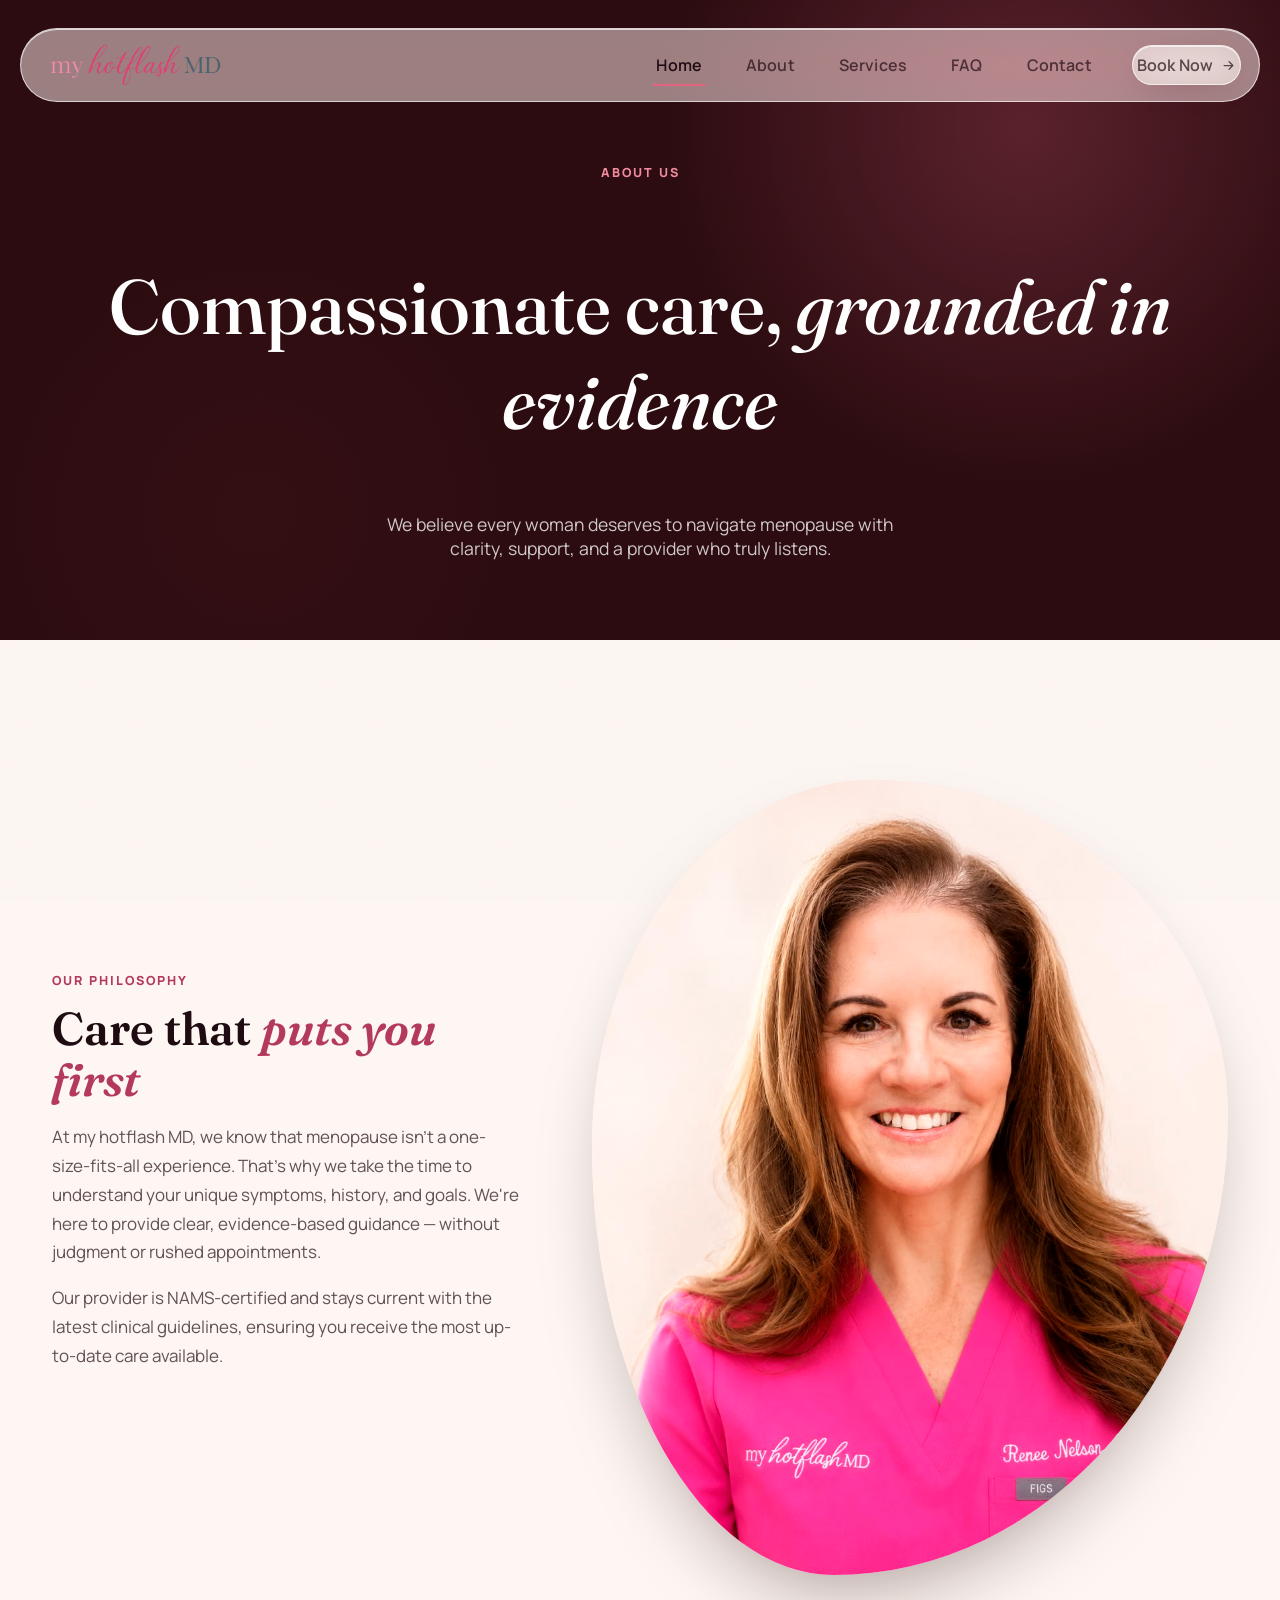
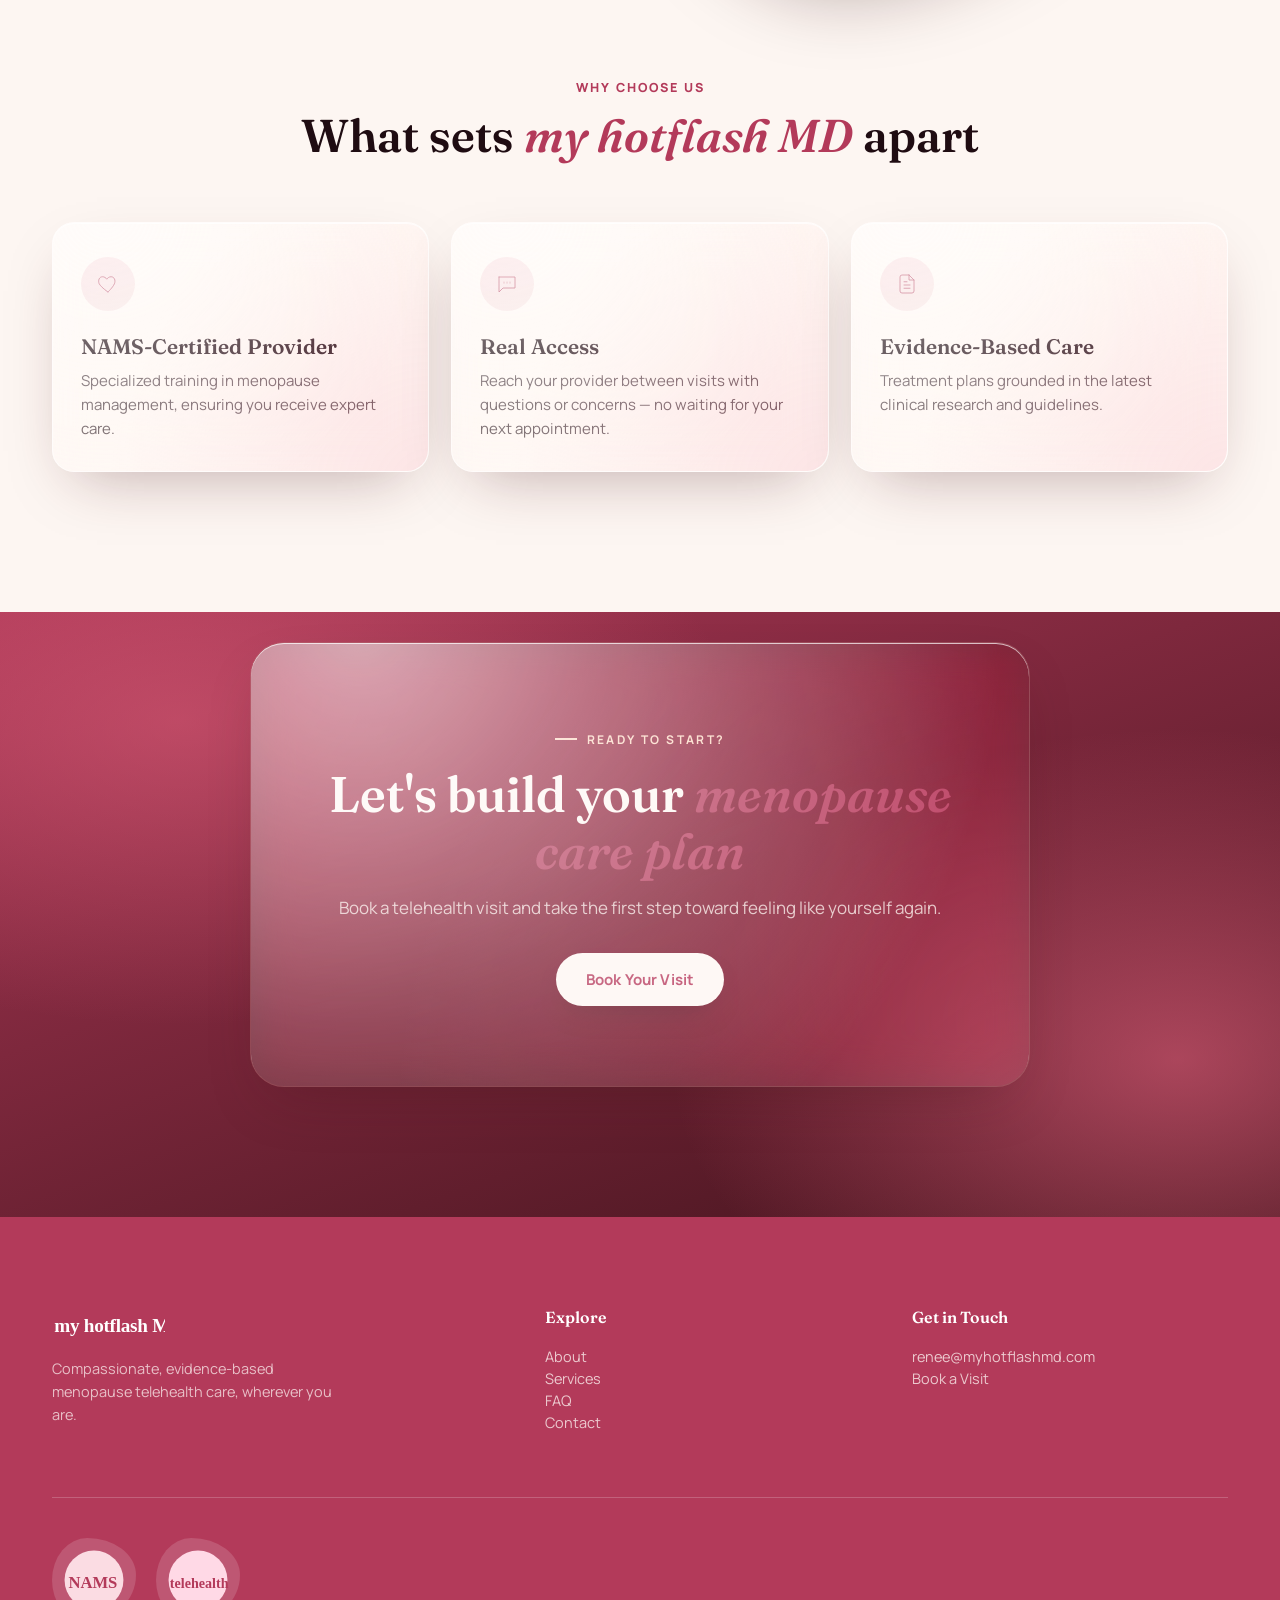
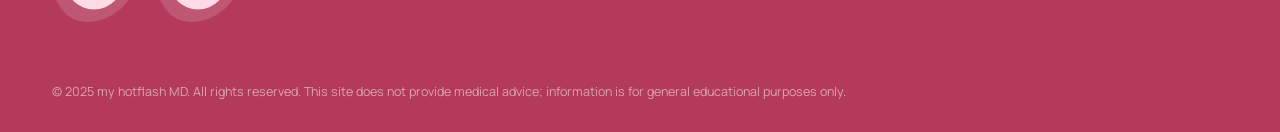
==== commit b0e06483: "Update about.html" ====
--- a/about.html
+++ b/about.html
@@ -61,7 +61,7 @@
         </div>
         <div class="story-visual reveal">
           <div class="blob-shape">
-            <img src="https://images.unsplash.com/photo-1573496359142-b8d87734a5a2?w=600&h=750&fit=crop&crop=center" alt="Provider consultation" loading="lazy" />
+            <img src="assets/profile.jpeg" alt="Provider consultation" loading="lazy" />
           </div>
         </div>
       </div>
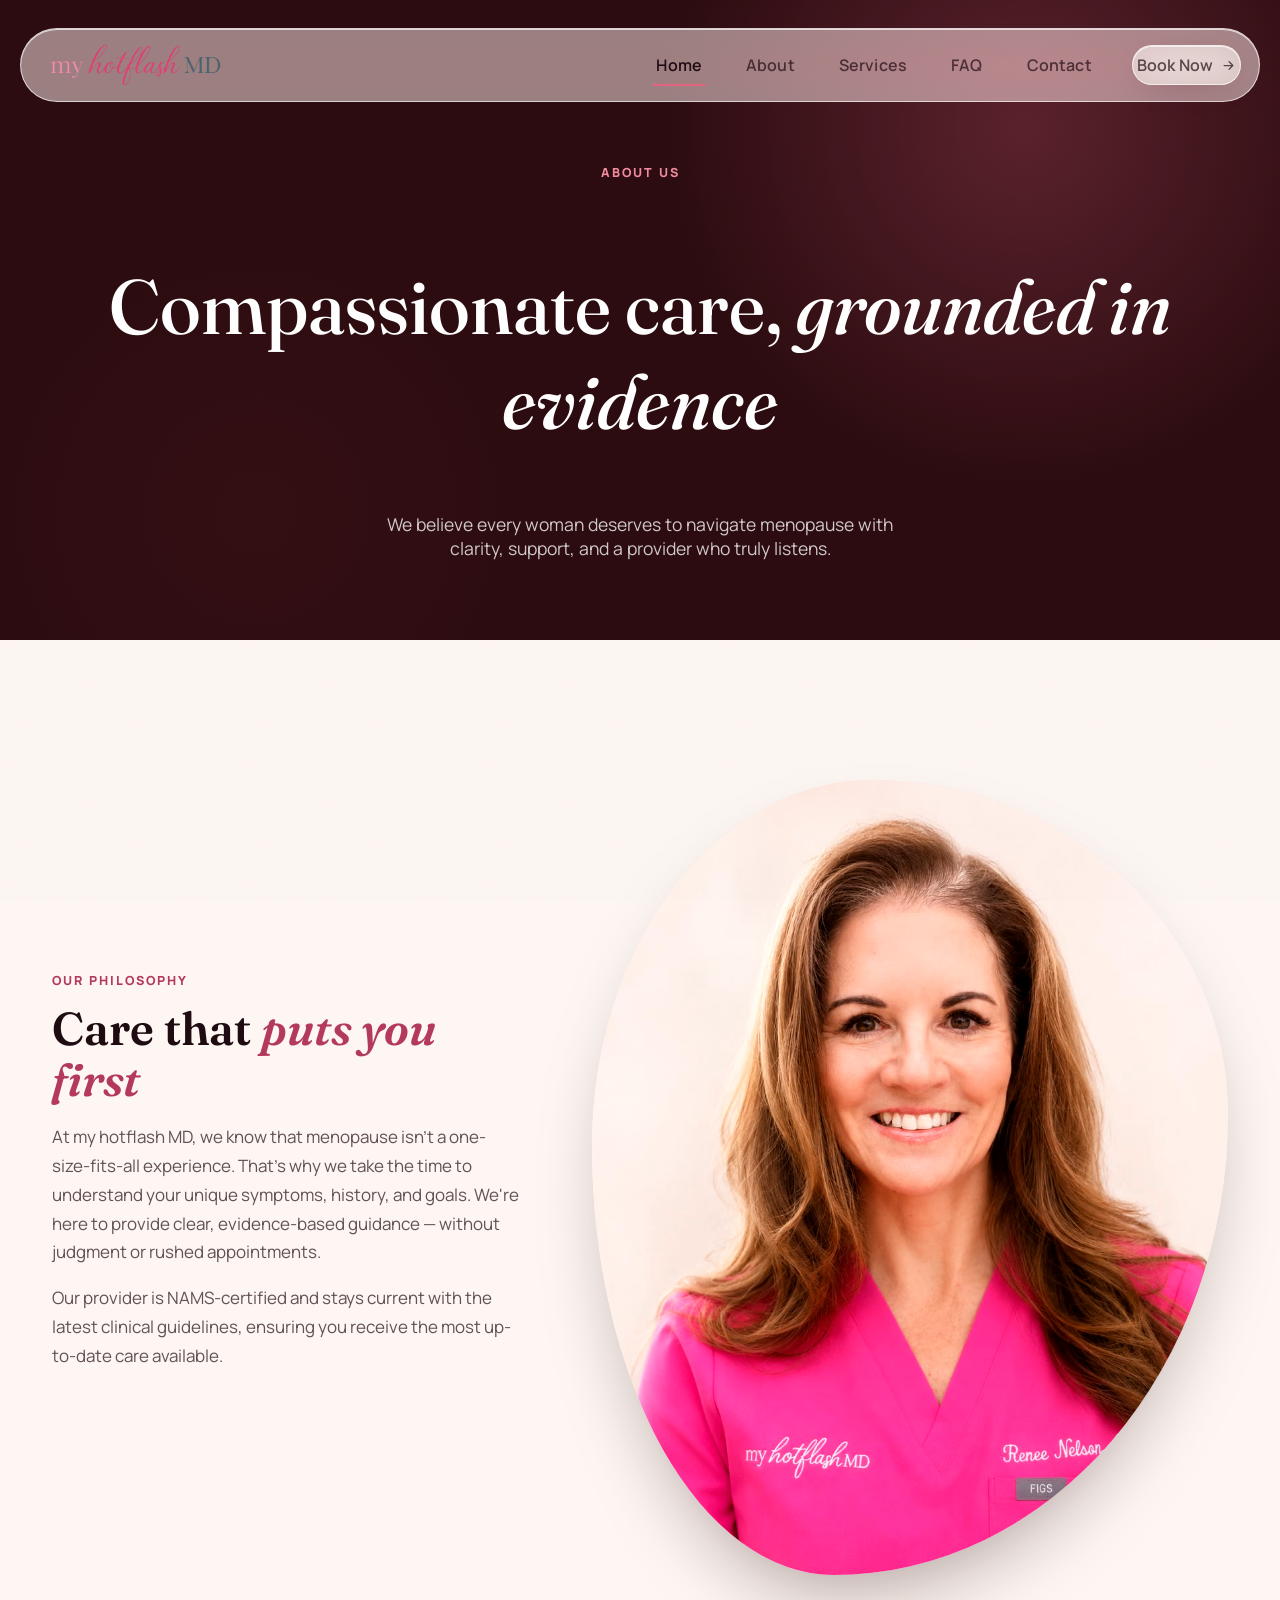
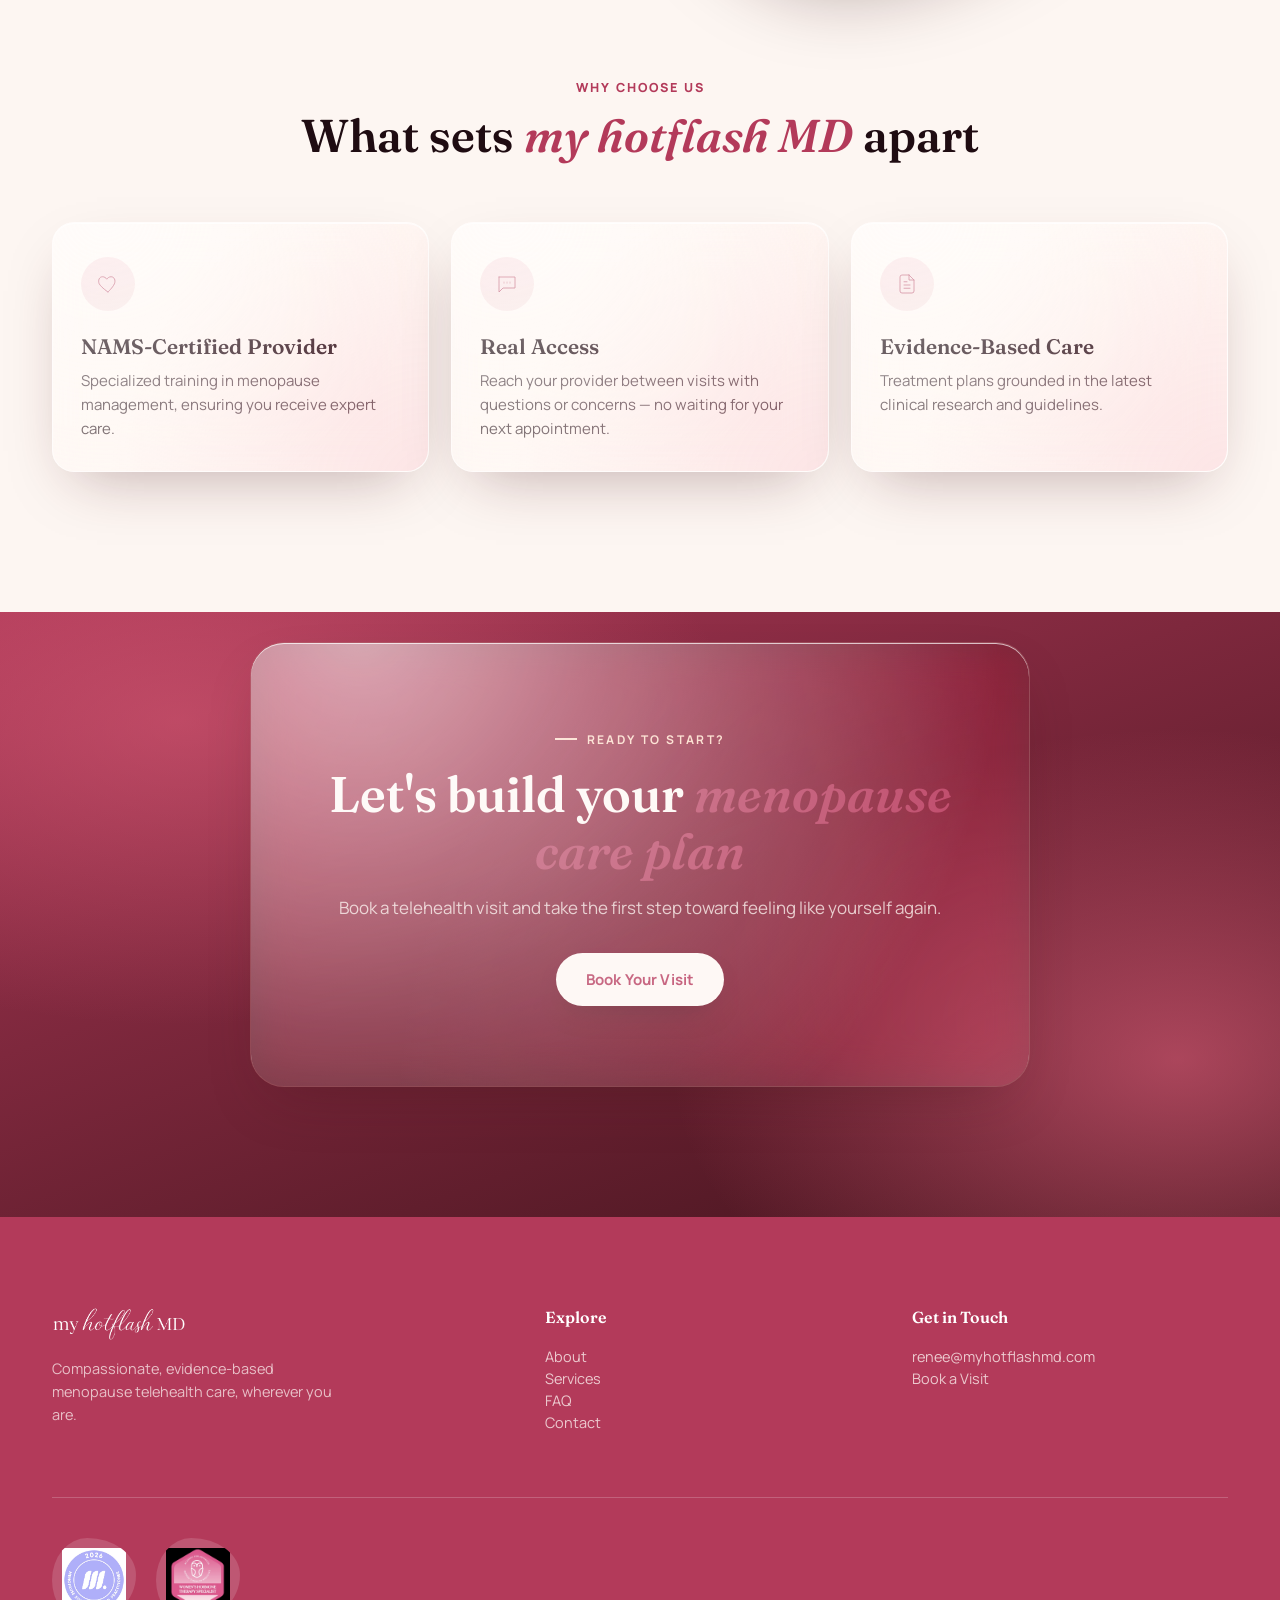
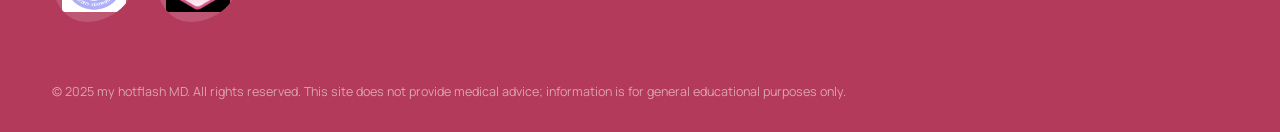
==== commit 860f14bd: "Replace SVG logos with PNG images in footer" ====
--- a/about.html
+++ b/about.html
@@ -128,15 +128,17 @@
   </section>
 </main>
 
+<!-- ========== FOOTER - PINK THEME ========== -->
 <footer class="site-footer">
   <div class="footer-blob-bg" aria-hidden="true">
     <div class="blob"></div>
     <div class="blob2"></div>
   </div>
+
   <div class="container">
     <div class="footer-inner">
       <div class="footer-brand">
-        <img src="data:image/svg+xml,%3Csvg xmlns='http://www.w3.org/2000/svg' viewBox='0 0 200 60'%3E%3Ctext x='4' y='44' font-family='Fraunces, serif' font-weight='700' font-size='34' fill='%23fbf1ea' letter-spacing='-0.5'%3Emy hotflash MD%3C/text%3E%3C/svg%3E" alt="my hotflash MD" />
+        <img src="assets/logo-cropped.png" alt="my hotflash MD" />
         <p>Compassionate, evidence-based menopause telehealth care, wherever you are.</p>
       </div>
       <div class="footer-col">
@@ -156,14 +158,16 @@
         </ul>
       </div>
     </div>
+
     <div class="badge-row">
       <div class="badge-blob">
-        <img src="data:image/svg+xml,%3Csvg xmlns='http://www.w3.org/2000/svg' viewBox='0 0 100 100'%3E%3Ccircle cx='50' cy='50' r='46' fill='%23fbdce3'/%3E%3Ctext x='10' y='62' font-family='Fraunces, serif' font-weight='600' font-size='26' fill='%23b33a5a'%3ENAMS%3C/text%3E%3C/svg%3E" alt="NAMS Certified" loading="lazy" />
+        <img src="assets/badge1.png" alt="NAMS Certified" loading="lazy" />
       </div>
       <div class="badge-blob">
-        <img src="data:image/svg+xml,%3Csvg xmlns='http://www.w3.org/2000/svg' viewBox='0 0 100 100'%3E%3Ccircle cx='50' cy='50' r='46' fill='%23ffd9e6'/%3E%3Ctext x='6' y='62' font-family='Fraunces, serif' font-weight='600' font-size='22' fill='%23b33a5a'%3Etelehealth%3C/text%3E%3C/svg%3E" alt="Telehealth Excellence" loading="lazy" />
+        <img src="assets/badge2.png" alt="Telehealth Excellence" loading="lazy" />
       </div>
     </div>
+
     <div class="footer-bottom">
       &copy; 2025 my hotflash MD. All rights reserved. This site does not provide medical advice; information is for general educational purposes only.
     </div>
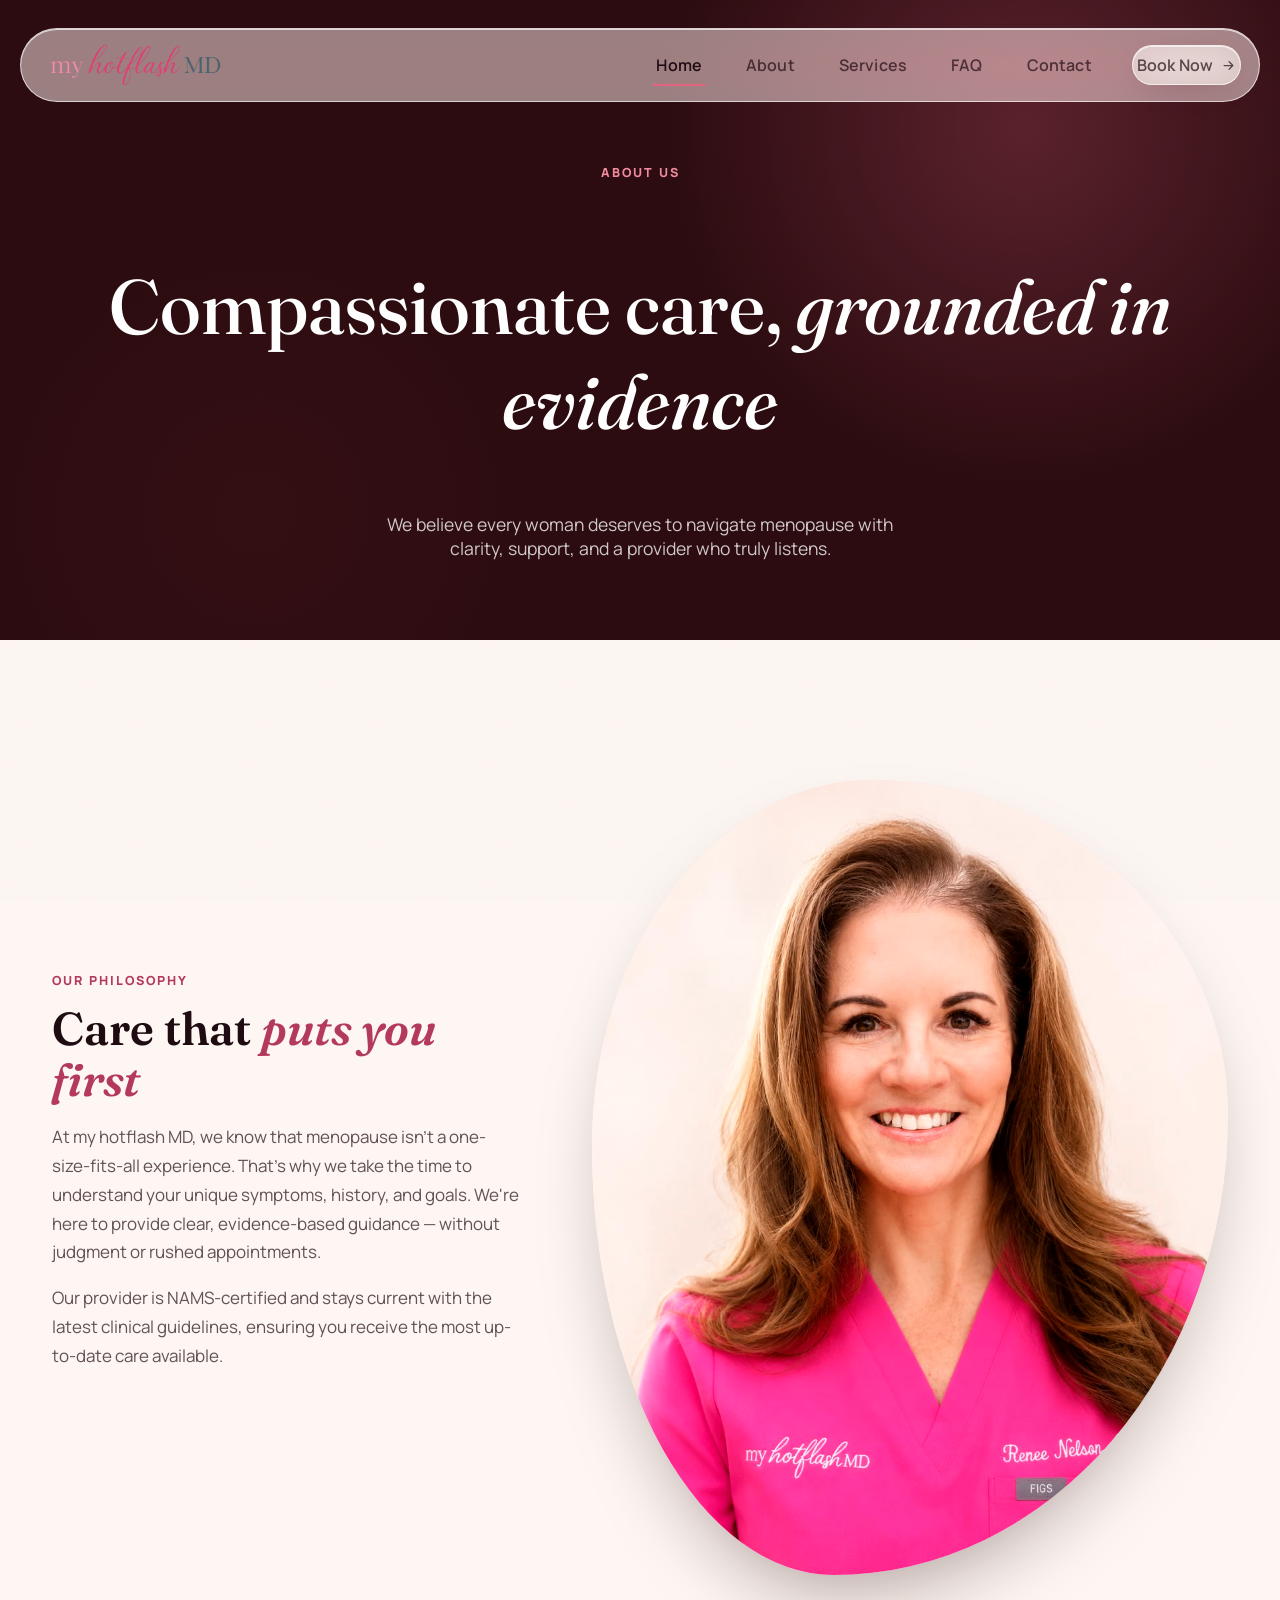
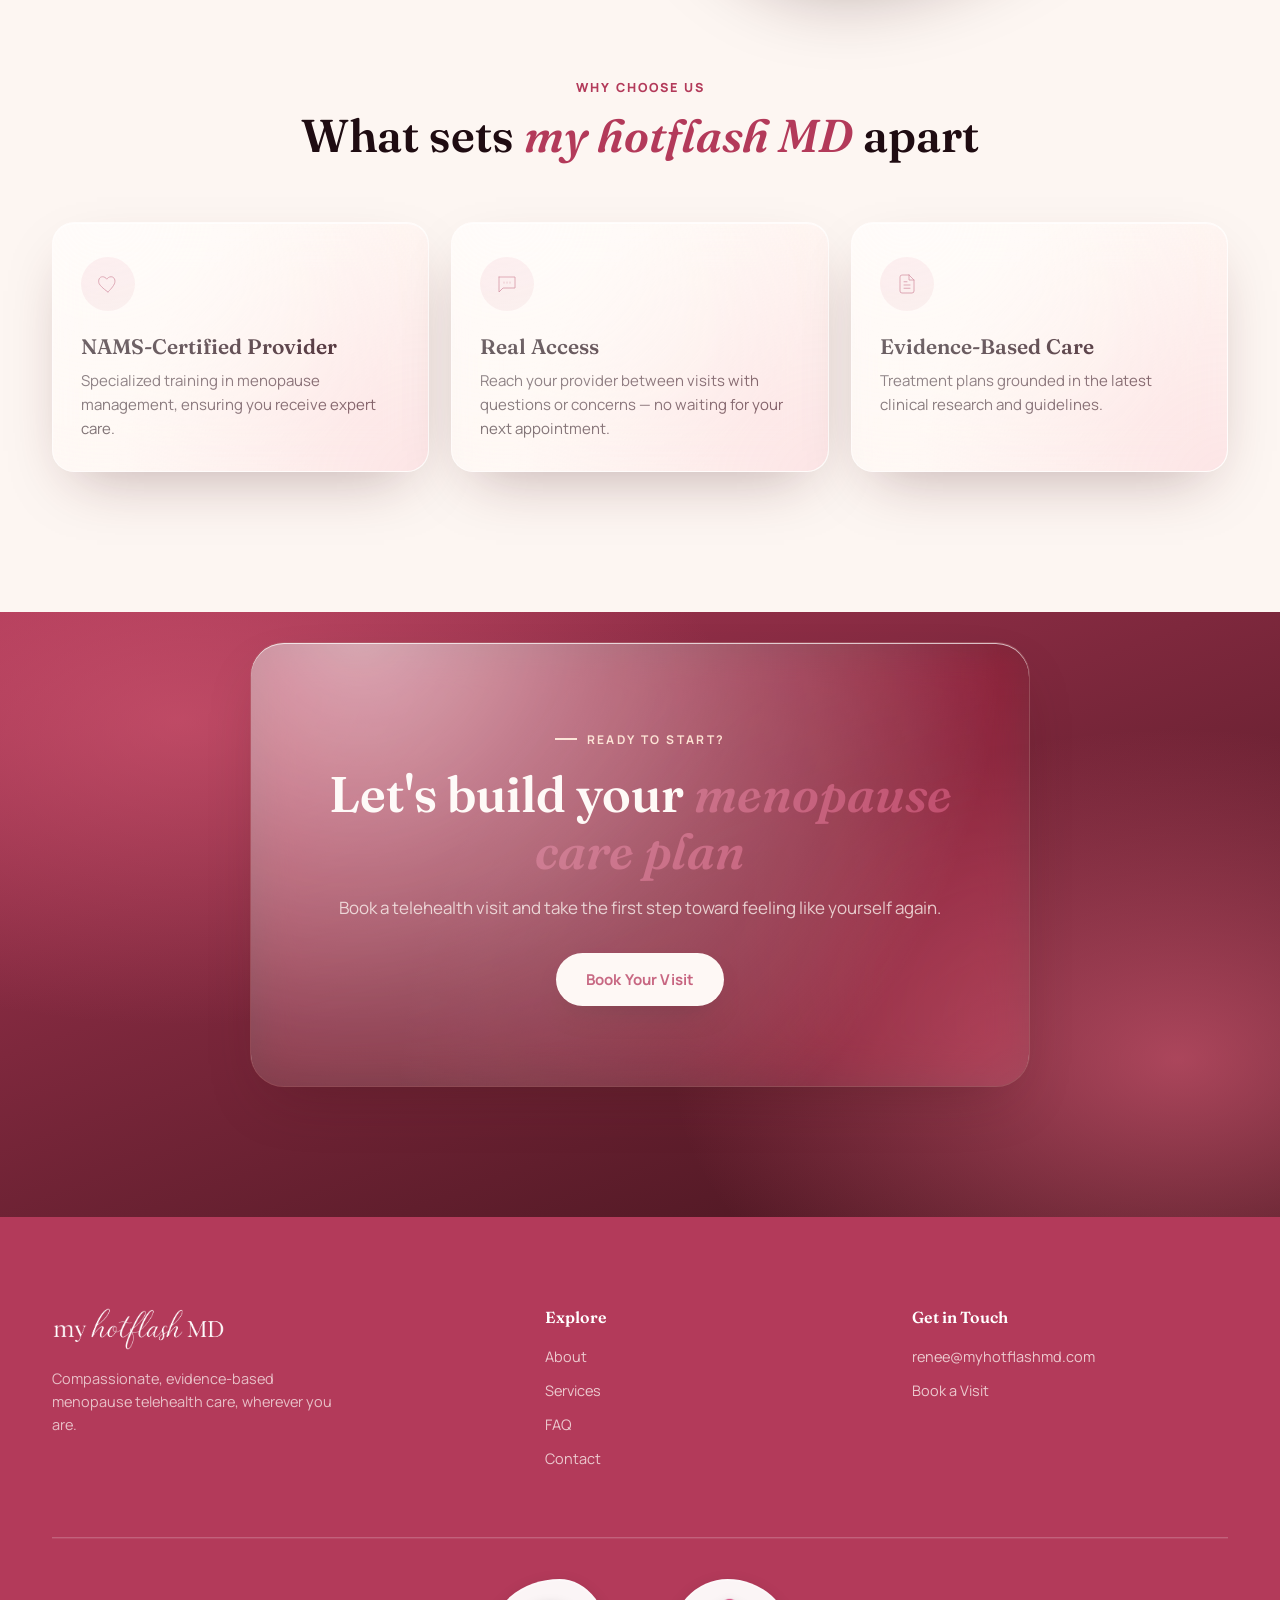
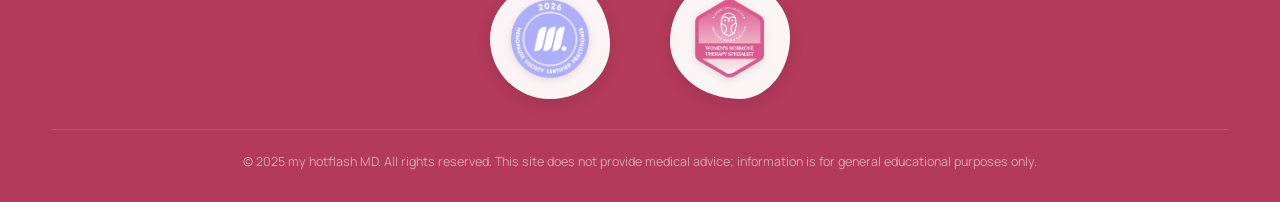
==== commit d6047eb6: "Clean up footer by removing background divs Removed unnecessary footer background elements." ====
--- a/about.html
+++ b/about.html
@@ -130,11 +130,6 @@
 
 <!-- ========== FOOTER - PINK THEME ========== -->
 <footer class="site-footer">
-  <div class="footer-blob-bg" aria-hidden="true">
-    <div class="blob"></div>
-    <div class="blob2"></div>
-  </div>
-
   <div class="container">
     <div class="footer-inner">
       <div class="footer-brand">
--- a/style.css
+++ b/style.css
@@ -1,5 +1,5 @@
 /* =========================================================
-   my hotflash MD — PINK REVIVAL · blurred hero background
+   my hotflash MD — PINK REVIVAL · Complete Stylesheet
    ========================================================= */
 
 :root {
@@ -42,11 +42,27 @@
   --ease: cubic-bezier(.22, 1, .36, 1);
 }
 
-*, *::before, *::after { box-sizing: border-box; }
-html { scroll-behavior: smooth; }
+*,
+*::before,
+*::after {
+  box-sizing: border-box;
+}
+
+html {
+  scroll-behavior: smooth;
+}
+
 @media (prefers-reduced-motion: reduce) {
-  html { scroll-behavior: auto; }
-  *, *::before, *::after { animation-duration: 0.001ms !important; animation-iteration-count: 1 !important; transition-duration: 0.001ms !important; }
+  html {
+    scroll-behavior: auto;
+  }
+  *,
+  *::before,
+  *::after {
+    animation-duration: 0.001ms !important;
+    animation-iteration-count: 1 !important;
+    transition-duration: 0.001ms !important;
+  }
 }
 
 body {
@@ -58,11 +74,31 @@
   overflow-x: hidden;
 }
 
-img { max-width: 100%; display: block; }
-a { color: inherit; text-decoration: none; }
-ul { list-style: none; margin: 0; padding: 0; }
-button { font-family: inherit; cursor: pointer; }
-:focus-visible { outline: 2px solid var(--rose); outline-offset: 3px; }
+img {
+  max-width: 100%;
+  display: block;
+}
+
+a {
+  color: inherit;
+  text-decoration: none;
+}
+
+ul {
+  list-style: none;
+  margin: 0;
+  padding: 0;
+}
+
+button {
+  font-family: inherit;
+  cursor: pointer;
+}
+
+:focus-visible {
+  outline: 2px solid var(--rose);
+  outline-offset: 3px;
+}
 
 .container {
   max-width: var(--container);
@@ -71,8 +107,12 @@
 }
 
 .grain {
-  position: fixed; inset: 0; z-index: 2000; pointer-events: none;
-  opacity: 0.035; mix-blend-mode: multiply;
+  position: fixed;
+  inset: 0;
+  z-index: 2000;
+  pointer-events: none;
+  opacity: 0.035;
+  mix-blend-mode: multiply;
   background-image: url("data:image/svg+xml,%3Csvg xmlns='http://www.w3.org/2000/svg' width='120' height='120'%3E%3Cfilter id='n'%3E%3CfeTurbulence type='fractalNoise' baseFrequency='0.9' numOctaves='2' stitchTiles='stitch'/%3E%3C/filter%3E%3Crect width='100%25' height='100%25' filter='url(%23n)'/%3E%3C/svg%3E");
 }
 
@@ -84,36 +124,49 @@
   backdrop-filter: blur(22px) saturate(160%);
   -webkit-backdrop-filter: blur(22px) saturate(160%);
   box-shadow:
-    0 1px 0 rgba(255,255,255,0.7) inset,
+    0 1px 0 rgba(255, 255, 255, 0.7) inset,
     0 24px 60px -24px rgba(69, 20, 27, 0.35);
   overflow: hidden;
 }
+
 .glass-sheen {
-  position: absolute; inset: -40%;
+  position: absolute;
+  inset: -40%;
   background:
-    radial-gradient(circle at 30% 20%, rgba(255,255,255,0.6), transparent 55%),
-    radial-gradient(circle at 78% 82%, rgba(240,131,156,0.35), transparent 50%);
+    radial-gradient(circle at 30% 20%, rgba(255, 255, 255, 0.6), transparent 55%),
+    radial-gradient(circle at 78% 82%, rgba(240, 131, 156, 0.35), transparent 50%);
   pointer-events: none;
   mix-blend-mode: screen;
   animation: sheen-drift 9s ease-in-out infinite;
 }
+
 @keyframes sheen-drift {
-  0%, 100% { transform: translate(0,0) rotate(0deg); }
-  50% { transform: translate(6%, 4%) rotate(6deg); }
-}
+  0%,
+  100% {
+    transform: translate(0, 0) rotate(0deg);
+  }
+  50% {
+    transform: translate(6%, 4%) rotate(6deg);
+  }
+}
+
 .glass-pill {
-  display: inline-flex; align-items: center; gap: 8px;
+  display: inline-flex;
+  align-items: center;
+  gap: 8px;
   padding: 11px 20px;
   border-radius: 999px;
   background: var(--glass-bg);
   border: 1px solid var(--glass-border);
   backdrop-filter: blur(18px) saturate(160%);
   -webkit-backdrop-filter: blur(18px) saturate(160%);
-  box-shadow: 0 1px 0 rgba(255,255,255,0.7) inset, 0 10px 30px -14px rgba(69,20,27,0.4);
+  box-shadow: 0 1px 0 rgba(255, 255, 255, 0.7) inset, 0 10px 30px -14px rgba(69, 20, 27, 0.4);
 }
 
 .btn {
-  display: inline-flex; align-items: center; gap: 10px;
+  display: inline-flex;
+  align-items: center;
+  gap: 10px;
   font-family: var(--font-body);
   font-weight: 700;
   font-size: 15px;
@@ -122,90 +175,178 @@
   border-radius: 999px;
   transition: transform .45s var(--ease), box-shadow .45s var(--ease), background .3s ease;
 }
+
 .btn-primary {
   background: linear-gradient(155deg, var(--rose-bright), var(--rose-deep));
   color: #FDEDE7;
   box-shadow: 0 14px 30px -12px rgba(179, 58, 90, 0.65);
 }
-.btn-primary:hover { transform: translateY(-3px); box-shadow: 0 18px 36px -12px rgba(179,58,90,0.75); }
+
+.btn-primary:hover {
+  transform: translateY(-3px);
+  box-shadow: 0 18px 36px -12px rgba(179, 58, 90, 0.75);
+}
+
 .btn-outline {
   background: transparent;
   color: var(--ink);
   border: 1.5px solid var(--rose-deep);
 }
-.btn-outline:hover { background: var(--rose-deep); color: var(--paper); transform: translateY(-3px); }
+
+.btn-outline:hover {
+  background: var(--rose-deep);
+  color: var(--paper);
+  transform: translateY(-3px);
+}
+
 .btn-light {
   background: var(--paper);
   color: var(--rose-deep);
-  box-shadow: 0 14px 30px -12px rgba(0,0,0,0.25);
-}
-.btn-light:hover { transform: translateY(-3px); }
-
-/* ---- header - bigger & responsive ---- */
+  box-shadow: 0 14px 30px -12px rgba(0, 0, 0, 0.25);
+}
+
+.btn-light:hover {
+  transform: translateY(-3px);
+}
+
+/* ---- header with logo ---- */
 .site-header {
-  position: fixed; top: 0; left: 0; right: 0; z-index: 500;
+  position: fixed;
+  top: 0;
+  left: 0;
+  right: 0;
+  z-index: 500;
   padding: 28px 0;
   transition: padding .4s var(--ease), background .4s var(--ease);
 }
-.site-header.is-scrolled { padding: 16px 0; }
+
+.site-header.is-scrolled {
+  padding: 16px 0;
+}
+
 .header-inner {
   max-width: var(--container);
   margin: 0 auto;
   padding: 14px 18px 14px 28px;
-  display: flex; align-items: center; justify-content: space-between;
+  display: flex;
+  align-items: center;
+  justify-content: space-between;
   border-radius: 999px;
   background: rgba(255, 250, 246, 0.5);
   border: 1px solid var(--glass-border);
   backdrop-filter: blur(24px) saturate(180%);
   -webkit-backdrop-filter: blur(24px) saturate(180%);
-  box-shadow: 0 1px 0 rgba(255,255,255,0.7) inset;
+  box-shadow: 0 1px 0 rgba(255, 255, 255, 0.7) inset;
   transition: box-shadow .4s var(--ease), background .4s var(--ease), padding .4s var(--ease);
 }
+
 .site-header.is-scrolled .header-inner {
   background: rgba(255, 250, 246, 0.88);
-  box-shadow: 0 1px 0 rgba(255,255,255,0.7) inset, 0 16px 40px -22px rgba(69,20,27,0.35);
-}
-.logo-link img { height: 44px; width: auto; }
+  box-shadow: 0 1px 0 rgba(255, 255, 255, 0.7) inset, 0 16px 40px -22px rgba(69, 20, 27, 0.35);
+}
+
+.logo-link {
+  display: flex;
+  align-items: center;
+  flex-shrink: 0;
+}
+
+.logo-link img {
+  height: 44px;
+  width: auto;
+  display: block;
+}
 
 .main-nav {
-  display: flex; align-items: center; gap: 36px;
-}
+  display: flex;
+  align-items: center;
+  gap: 36px;
+}
+
 .main-nav ul {
-  display: flex; gap: 36px;
-}
+  display: flex;
+  gap: 36px;
+}
+
 .main-nav a {
-  font-size: 16px; font-weight: 600; color: var(--ink-soft);
-  position: relative; padding: 8px 4px;
+  font-size: 16px;
+  font-weight: 600;
+  color: var(--ink-soft);
+  position: relative;
+  padding: 8px 4px;
   letter-spacing: 0.01em;
 }
+
 .main-nav a::after {
-  content: ""; position: absolute; left: 0; right: 100%; bottom: -2px; height: 2.5px;
-  background: var(--rose); transition: right .35s var(--ease);
+  content: "";
+  position: absolute;
+  left: 0;
+  right: 100%;
+  bottom: -2px;
+  height: 2.5px;
+  background: var(--rose);
+  transition: right .35s var(--ease);
   border-radius: 2px;
 }
-.main-nav a:hover, .main-nav a.active { color: var(--ink); }
-.main-nav a:hover::after, .main-nav a.active::after { right: 0; }
+
+.main-nav a:hover,
+.main-nav a.active {
+  color: var(--ink);
+}
+
+.main-nav a:hover::after,
+.main-nav a.active::after {
+  right: 0;
+}
 
 .nav-cta {
-  font-size: 15px; font-weight: 700; color: var(--rose-deep);
+  font-size: 15px;
+  font-weight: 700;
+  color: var(--rose-deep);
   padding: 12px 24px;
 }
-.nav-cta svg { transition: transform .3s var(--ease); }
-.nav-cta:hover svg { transform: translateX(4px); }
+
+.nav-cta svg {
+  transition: transform .3s var(--ease);
+}
+
+.nav-cta:hover svg {
+  transform: translateX(4px);
+}
 
 .nav-toggle {
-  display: none; width: 48px; height: 48px; border-radius: 50%;
-  background: transparent; border: none;
-  flex-direction: column; align-items: center; justify-content: center; gap: 6px;
+  display: none;
+  width: 48px;
+  height: 48px;
+  border-radius: 50%;
+  background: transparent;
+  border: none;
+  flex-direction: column;
+  align-items: center;
+  justify-content: center;
+  gap: 6px;
   padding: 0;
 }
+
 .nav-toggle span {
-  width: 24px; height: 2.5px; background: var(--ink); border-radius: 2px;
+  width: 24px;
+  height: 2.5px;
+  background: var(--ink);
+  border-radius: 2px;
   transition: transform .35s var(--ease), opacity .3s ease;
 }
-.nav-toggle.is-open span:nth-child(1) { transform: translateY(8.5px) rotate(45deg); }
-.nav-toggle.is-open span:nth-child(2) { opacity: 0; }
-.nav-toggle.is-open span:nth-child(3) { transform: translateY(-8.5px) rotate(-45deg); }
+
+.nav-toggle.is-open span:nth-child(1) {
+  transform: translateY(8.5px) rotate(45deg);
+}
+
+.nav-toggle.is-open span:nth-child(2) {
+  opacity: 0;
+}
+
+.nav-toggle.is-open span:nth-child(3) {
+  transform: translateY(-8.5px) rotate(-45deg);
+}
 
 /* ---- HERO · full-bleed background + blob image overlay ---- */
 .spread {
@@ -217,7 +358,8 @@
 }
 
 .spread-slide {
-  position: absolute; inset: 0;
+  position: absolute;
+  inset: 0;
   opacity: 0;
   transition: opacity 1.1s var(--ease);
   pointer-events: none;
@@ -225,6 +367,7 @@
   align-items: center;
   justify-content: center;
 }
+
 .spread-slide.is-active {
   opacity: 1;
   pointer-events: auto;
@@ -232,20 +375,27 @@
 }
 
 .spread-bg {
-  position: absolute; inset: 0;
+  position: absolute;
+  inset: 0;
   overflow: hidden;
 }
+
 .spread-bg img {
-  width: 100%; height: 100%;
+  width: 100%;
+  height: 100%;
   object-fit: cover;
   transform: scale(1.06);
   transition: transform 9s linear;
 }
-.spread-slide.is-active .spread-bg img { transform: scale(1); }
+
+.spread-slide.is-active .spread-bg img {
+  transform: scale(1);
+}
 
 .spread-bg::after {
   content: "";
-  position: absolute; inset: 0;
+  position: absolute;
+  inset: 0;
   background:
     linear-gradient(0deg, rgba(23, 8, 12, 0.78) 0%, rgba(23, 8, 12, 0.32) 42%, rgba(23, 8, 12, 0.12) 62%, rgba(23, 8, 12, 0.38) 100%),
     linear-gradient(100deg, rgba(23, 8, 12, 0.34) 0%, transparent 46%);
@@ -258,26 +408,37 @@
   aspect-ratio: 1/1;
   border-radius: 44% 56% 62% 38% / 46% 42% 58% 54%;
   overflow: hidden;
-  box-shadow: 0 30px 70px -20px rgba(0,0,0,0.6);
+  box-shadow: 0 30px 70px -20px rgba(0, 0, 0, 0.6);
   animation: float-slow 8s ease-in-out infinite;
   margin-right: auto;
   margin-left: 5%;
   flex-shrink: 0;
 }
+
 .spread-blob img {
-  width: 100%; height: 100%;
+  width: 100%;
+  height: 100%;
   object-fit: cover;
   transition: transform .8s var(--ease);
 }
-.spread-blob:hover img { transform: scale(1.08); }
+
+.spread-blob:hover img {
+  transform: scale(1.08);
+}
 
 @keyframes float-slow {
-  0%, 100% { transform: translate(0, 0) rotate(0deg); }
-  50% { transform: translate(2%, -3%) rotate(2deg); }
+  0%,
+  100% {
+    transform: translate(0, 0) rotate(0deg);
+  }
+  50% {
+    transform: translate(2%, -3%) rotate(2deg);
+  }
 }
 
 .spread-grid {
-  position: relative; z-index: 1;
+  position: relative;
+  z-index: 1;
   height: 100%;
   width: 100%;
   max-width: var(--container);
@@ -293,17 +454,33 @@
   max-width: 540px;
   flex-shrink: 0;
 }
+
 .issue-tag {
-  display: inline-flex; align-items: center; gap: 10px;
-  font-family: var(--font-body); font-weight: 700; font-size: 12px;
-  letter-spacing: 0.2em; text-transform: uppercase;
+  display: inline-flex;
+  align-items: center;
+  gap: 10px;
+  font-family: var(--font-body);
+  font-weight: 700;
+  font-size: 12px;
+  letter-spacing: 0.2em;
+  text-transform: uppercase;
   color: var(--blush);
 }
+
 .issue-tag::before {
-  content: ""; width: 22px; height: 1.5px; background: var(--rose-bright);
-}
-.issue-tag--light { color: var(--blush); }
-.issue-tag--light::before { background: var(--blush); }
+  content: "";
+  width: 22px;
+  height: 1.5px;
+  background: var(--rose-bright);
+}
+
+.issue-tag--light {
+  color: var(--blush);
+}
+
+.issue-tag--light::before {
+  background: var(--blush);
+}
 
 .spread-copy h1 {
   font-family: var(--font-display);
@@ -314,39 +491,82 @@
   margin: 20px 0 20px;
   color: var(--paper);
 }
+
 .spread-copy h1 em {
-  font-style: italic; font-weight: 500;
+  font-style: italic;
+  font-weight: 500;
   color: var(--paper);
 }
+
 .spread-copy p {
-  font-size: 17px; line-height: 1.6; color: rgba(253, 246, 242, 0.72);
-  max-width: 420px; margin: 0 0 34px;
+  font-size: 17px;
+  line-height: 1.6;
+  color: rgba(253, 246, 242, 0.72);
+  max-width: 420px;
+  margin: 0 0 34px;
 }
 
 .spread-controls {
-  position: absolute; z-index: 2; left: 0; right: 0; bottom: 0;
-  max-width: var(--container); margin: 0 auto; padding: 0 32px 44px;
-  display: flex; align-items: center; gap: 26px;
-}
+  position: absolute;
+  z-index: 2;
+  left: 0;
+  right: 0;
+  bottom: 0;
+  max-width: var(--container);
+  margin: 0 auto;
+  padding: 0 32px 44px;
+  display: flex;
+  align-items: center;
+  gap: 26px;
+}
+
 .folio {
-  display: flex; align-items: center; gap: 14px;
+  display: flex;
+  align-items: center;
+  gap: 14px;
   flex-shrink: 0;
 }
+
 .folio-arrow {
-  width: 34px; height: 34px; border-radius: 50%;
-  display: flex; align-items: center; justify-content: center;
-  background: transparent; color: var(--paper);
+  width: 34px;
+  height: 34px;
+  border-radius: 50%;
+  display: flex;
+  align-items: center;
+  justify-content: center;
+  background: transparent;
+  color: var(--paper);
   border: 1px solid rgba(253, 246, 242, 0.32);
   transition: transform .3s var(--ease), border-color .3s ease, background .3s ease;
 }
-.folio-arrow:hover { border-color: var(--paper); background: rgba(253,246,242,0.1); transform: scale(1.06); }
-.folio-count { font-family: var(--font-display); font-style: italic; font-size: 14px; color: rgba(253,246,242,0.6); display: flex; gap: 3px; }
-.folio-count i { opacity: 0.5; font-style: normal; }
+
+.folio-arrow:hover {
+  border-color: var(--paper);
+  background: rgba(253, 246, 242, 0.1);
+  transform: scale(1.06);
+}
+
+.folio-count {
+  font-family: var(--font-display);
+  font-style: italic;
+  font-size: 14px;
+  color: rgba(253, 246, 242, 0.6);
+  display: flex;
+  gap: 3px;
+}
+
+.folio-count i {
+  opacity: 0.5;
+  font-style: normal;
+}
 
 .spread-rail {
-  position: relative; flex: 1;
-  display: flex; gap: 8px;
-}
+  position: relative;
+  flex: 1;
+  display: flex;
+  gap: 8px;
+}
+
 .spread-rail .rail-fill {
   display: block;
   height: 2px;
@@ -358,184 +578,531 @@
 }
 
 .scroll-cue {
-  position: absolute; z-index: 2; top: 44px; right: 32px;
-  display: flex; align-items: center; gap: 8px;
-  font-size: 11px; font-weight: 700; letter-spacing: 0.18em; text-transform: uppercase;
+  position: absolute;
+  z-index: 2;
+  top: 44px;
+  right: 32px;
+  display: flex;
+  align-items: center;
+  gap: 8px;
+  font-size: 11px;
+  font-weight: 700;
+  letter-spacing: 0.18em;
+  text-transform: uppercase;
   color: rgba(253, 246, 242, 0.5);
 }
-.scroll-cue svg { animation: cue-bob 2.4s ease-in-out infinite; }
-@keyframes cue-bob { 0%,100% { transform: translateY(0); } 50% { transform: translateY(5px); } }
+
+.scroll-cue svg {
+  animation: cue-bob 2.4s ease-in-out infinite;
+}
+
+@keyframes cue-bob {
+  0%,
+  100% {
+    transform: translateY(0);
+  }
+  50% {
+    transform: translateY(5px);
+  }
+}
 
 /* ---- reveal ---- */
-.reveal { opacity: 0; transform: translateY(28px); transition: opacity .8s var(--ease), transform .8s var(--ease); transition-delay: calc(var(--delay, 0) * 90ms); }
-.reveal.is-visible { opacity: 1; transform: translateY(0); }
+.reveal {
+  opacity: 0;
+  transform: translateY(28px);
+  transition: opacity .8s var(--ease), transform .8s var(--ease);
+  transition-delay: calc(var(--delay, 0) * 90ms);
+}
+
+.reveal.is-visible {
+  opacity: 1;
+  transform: translateY(0);
+}
 
 /* ---- index section ---- */
-.index-section { padding: 140px 0 40px; position: relative; }
-.section-head { max-width: 640px; margin-bottom: 60px; }
+.index-section {
+  padding: 140px 0 40px;
+  position: relative;
+}
+
+.section-head {
+  max-width: 640px;
+  margin-bottom: 60px;
+}
+
 .eyebrow {
-  display: inline-block; font-size: 12.5px; font-weight: 800; letter-spacing: 0.16em;
-  text-transform: uppercase; color: var(--rose-deep); margin-bottom: 14px;
-}
-.section-head h2, .story-content h2 {
-  font-family: var(--font-display); font-weight: 600; font-size: clamp(30px, 4vw, 46px);
-  line-height: 1.12; color: var(--ink); margin: 0 0 16px;
-}
-.section-head h2 em, .story-content h2 em, .cta-glass h2 em { font-style: italic; color: var(--rose-deep); }
-.section-head p { font-size: 17px; line-height: 1.65; color: var(--ink-soft); margin: 0; }
+  display: inline-block;
+  font-size: 12.5px;
+  font-weight: 800;
+  letter-spacing: 0.16em;
+  text-transform: uppercase;
+  color: var(--rose-deep);
+  margin-bottom: 14px;
+}
+
+.section-head h2,
+.story-content h2 {
+  font-family: var(--font-display);
+  font-weight: 600;
+  font-size: clamp(30px, 4vw, 46px);
+  line-height: 1.12;
+  color: var(--ink);
+  margin: 0 0 16px;
+}
+
+.section-head h2 em,
+.story-content h2 em,
+.cta-glass h2 em {
+  font-style: italic;
+  color: var(--rose-deep);
+}
+
+.section-head p {
+  font-size: 17px;
+  line-height: 1.65;
+  color: var(--ink-soft);
+  margin: 0;
+}
 
 .feature-grid {
-  display: grid; grid-template-columns: repeat(3, 1fr); gap: 22px;
-}
+  display: grid;
+  grid-template-columns: repeat(3, 1fr);
+  gap: 22px;
+}
+
 .feature {
   border-radius: var(--radius-md);
   padding: 34px 28px 30px;
   transition: transform .5s var(--ease), box-shadow .5s var(--ease);
 }
-.feature:hover { transform: translateY(-8px); }
-.feature.offset { transform: translateY(-16px); }
-.feature.offset:hover { transform: translateY(-24px); }
+
+.feature:hover {
+  transform: translateY(-8px);
+}
+
+.feature.offset {
+  transform: translateY(-16px);
+}
+
+.feature.offset:hover {
+  transform: translateY(-24px);
+}
+
 .feature-mark {
-  position: absolute; top: 22px; right: 26px;
-  font-family: var(--font-display); font-style: italic; font-size: 15px; color: var(--ink-faint);
-}
+  position: absolute;
+  top: 22px;
+  right: 26px;
+  font-family: var(--font-display);
+  font-style: italic;
+  font-size: 15px;
+  color: var(--ink-faint);
+}
+
 .icon-draw {
-  width: 54px; height: 54px; border-radius: 50%;
-  display: flex; align-items: center; justify-content: center;
+  width: 54px;
+  height: 54px;
+  border-radius: 50%;
+  display: flex;
+  align-items: center;
+  justify-content: center;
   color: var(--rose-deep);
-  background: linear-gradient(160deg, rgba(229,99,127,0.18), rgba(179,58,90,0.10));
+  background: linear-gradient(160deg, rgba(229, 99, 127, 0.18), rgba(179, 58, 90, 0.10));
   margin-bottom: 22px;
   transition: transform .5s var(--ease), background .5s ease;
 }
-.icon-draw svg { width: 24px; height: 24px; }
+
+.icon-draw svg {
+  width: 24px;
+  height: 24px;
+}
+
 .feature:hover .icon-draw {
   transform: rotate(-8deg) scale(1.08);
-  background: linear-gradient(160deg, rgba(229,99,127,0.3), rgba(179,58,90,0.16));
-}
+  background: linear-gradient(160deg, rgba(229, 99, 127, 0.3), rgba(179, 58, 90, 0.16));
+}
+
 .draw-path {
-  stroke-dasharray: 140; stroke-dashoffset: 140;
+  stroke-dasharray: 140;
+  stroke-dashoffset: 140;
   animation: draw-in 1.6s var(--ease) forwards;
   animation-play-state: paused;
 }
-.feature.is-visible .draw-path { animation-play-state: running; }
-.draw-dot { opacity: 0; animation: dot-in .4s ease forwards 1.2s; animation-play-state: paused; }
-.feature.is-visible .draw-dot { animation-play-state: running; }
-@keyframes draw-in { to { stroke-dashoffset: 0; } }
-@keyframes dot-in { to { opacity: 1; } }
-
-.feature h3 { font-family: var(--font-display); font-weight: 600; font-size: 21px; margin: 0 0 10px; color: var(--ink); }
-.feature p { font-size: 15px; line-height: 1.6; color: var(--ink-soft); margin: 0; }
+
+.feature.is-visible .draw-path {
+  animation-play-state: running;
+}
+
+.draw-dot {
+  opacity: 0;
+  animation: dot-in .4s ease forwards 1.2s;
+  animation-play-state: paused;
+}
+
+.feature.is-visible .draw-dot {
+  animation-play-state: running;
+}
+
+@keyframes draw-in {
+  to {
+    stroke-dashoffset: 0;
+  }
+}
+
+@keyframes dot-in {
+  to {
+    opacity: 1;
+  }
+}
+
+.feature h3 {
+  font-family: var(--font-display);
+  font-weight: 600;
+  font-size: 21px;
+  margin: 0 0 10px;
+  color: var(--ink);
+}
+
+.feature p {
+  font-size: 15px;
+  line-height: 1.6;
+  color: var(--ink-soft);
+  margin: 0;
+}
 
 /* ---- notes ---- */
-.notes-section { padding: 60px 0 140px; }
-.story-grid { display: grid; grid-template-columns: 0.85fr 1.15fr; gap: 70px; align-items: center; }
-.story-visual { position: relative; }
+.notes-section {
+  padding: 60px 0 140px;
+}
+
+.story-grid {
+  display: grid;
+  grid-template-columns: 0.85fr 1.15fr;
+  gap: 70px;
+  align-items: center;
+}
+
+.story-visual {
+  position: relative;
+}
+
 .blob-shape {
   position: relative;
   border-radius: 44% 56% 62% 38% / 46% 42% 58% 54%;
   overflow: hidden;
-  box-shadow: 0 40px 80px -30px rgba(44,12,16,0.4);
+  box-shadow: 0 40px 80px -30px rgba(44, 12, 16, 0.4);
   animation: float-slow 8s ease-in-out infinite;
 }
+
 .blob-shape::after {
-  content: ""; position: absolute; inset: 0;
-  background: linear-gradient(200deg, rgba(229,99,127,0.18), transparent 55%);
+  content: "";
+  position: absolute;
+  inset: 0;
+  background: linear-gradient(200deg, rgba(229, 99, 127, 0.18), transparent 55%);
   mix-blend-mode: soft-light;
 }
+
 .blob-shape img {
-  width: 100%; height: 100%; object-fit: cover; aspect-ratio: 4/5;
+  width: 100%;
+  height: 100%;
+  object-fit: cover;
+  aspect-ratio: 4/5;
   filter: saturate(1.12) contrast(1.05);
   transition: transform .8s var(--ease);
 }
-.blob-shape:hover img { transform: scale(1.06); }
+
+.blob-shape:hover img {
+  transform: scale(1.06);
+}
+
 .story-tag {
-  position: absolute; bottom: -18px; left: 50%; transform: translateX(-50%);
-  font-size: 12.5px; font-weight: 700; color: var(--rose-deep);
+  position: absolute;
+  bottom: -18px;
+  left: 50%;
+  transform: translateX(-50%);
+  font-size: 12.5px;
+  font-weight: 700;
+  color: var(--rose-deep);
   white-space: nowrap;
   animation: float-slow 5s ease-in-out infinite;
 }
-.story-steps { margin: 30px 0 38px; display: flex; flex-direction: column; gap: 26px; }
-.story-steps li { display: flex; gap: 20px; align-items: flex-start; }
+
+.story-steps {
+  margin: 30px 0 38px;
+  display: flex;
+  flex-direction: column;
+  gap: 26px;
+}
+
+.story-steps li {
+  display: flex;
+  gap: 20px;
+  align-items: flex-start;
+}
+
 .step-index {
-  font-family: var(--font-display); font-style: italic; font-weight: 600; font-size: 22px;
-  color: var(--rose-deep); flex-shrink: 0; padding-top: 2px;
-}
-.story-steps h3 { font-family: var(--font-display); font-weight: 600; font-size: 19px; margin: 0 0 6px; }
-.story-steps p { font-size: 15px; color: var(--ink-soft); margin: 0; line-height: 1.55; }
+  font-family: var(--font-display);
+  font-style: italic;
+  font-weight: 600;
+  font-size: 22px;
+  color: var(--rose-deep);
+  flex-shrink: 0;
+  padding-top: 2px;
+}
+
+.story-steps h3 {
+  font-family: var(--font-display);
+  font-weight: 600;
+  font-size: 19px;
+  margin: 0 0 6px;
+}
+
+.story-steps p {
+  font-size: 15px;
+  color: var(--ink-soft);
+  margin: 0;
+  line-height: 1.55;
+}
 
 /* ---- cta ---- */
 .cta-band {
-  position: relative; padding: 30px 0 130px; overflow: hidden;
-}
+  position: relative;
+  padding: 30px 0 130px;
+  overflow: hidden;
+}
+
 .cta-glow {
-  position: absolute; inset: -10% -10% -30%;
+  position: absolute;
+  inset: -10% -10% -30%;
   background:
-    radial-gradient(60% 60% at 20% 20%, rgba(229,99,127,0.5), transparent 60%),
-    radial-gradient(55% 65% at 85% 60%, rgba(229,99,127,0.6), transparent 60%),
+    radial-gradient(60% 60% at 20% 20%, rgba(229, 99, 127, 0.5), transparent 60%),
+    radial-gradient(55% 65% at 85% 60%, rgba(229, 99, 127, 0.6), transparent 60%),
     linear-gradient(160deg, var(--rose-deep), var(--wine-deep));
   border-radius: 60px;
   z-index: 0;
   animation: glow-turn 16s linear infinite;
 }
+
 @keyframes glow-turn {
-  0% { filter: hue-rotate(0deg); }
-  50% { filter: hue-rotate(4deg); }
-  100% { filter: hue-rotate(0deg); }
-}
-.cta-band .container { position: relative; z-index: 1; }
+  0% {
+    filter: hue-rotate(0deg);
+  }
+  50% {
+    filter: hue-rotate(4deg);
+  }
+  100% {
+    filter: hue-rotate(0deg);
+  }
+}
+
+.cta-band .container {
+  position: relative;
+  z-index: 1;
+}
+
 .cta-glass {
   background: var(--glass-bg-dark);
   border-color: var(--glass-border-dark);
   border-radius: var(--radius-lg);
   padding: 80px 60px;
   text-align: center;
-  max-width: 780px; margin: 0 auto;
-}
+  max-width: 780px;
+  margin: 0 auto;
+}
+
 .cta-glass h2 {
-  font-family: var(--font-display); font-weight: 600; font-size: clamp(30px, 4.6vw, 50px);
-  color: var(--paper); margin: 18px 0 16px; line-height: 1.14;
-}
-.cta-glass p { color: rgba(251,241,234,0.78); font-size: 17px; margin: 0 0 34px; }
+  font-family: var(--font-display);
+  font-weight: 600;
+  font-size: clamp(30px, 4.6vw, 50px);
+  color: var(--paper);
+  margin: 18px 0 16px;
+  line-height: 1.14;
+}
+
+.cta-glass p {
+  color: rgba(251, 241, 234, 0.78);
+  font-size: 17px;
+  margin: 0 0 34px;
+}
 
 /* ---- footer - PINK THEME ---- */
 .site-footer {
-  position: relative; overflow: hidden;
+  position: relative;
+  overflow: hidden;
   background: var(--rose-deep);
   color: rgba(255, 250, 246, 0.92);
   padding: 90px 0 30px;
 }
-.site-footer .footer-blob-bg .blob,
-.site-footer .footer-blob-bg .blob2 {
-  background: var(--rose-bright);
+
+.footer-blob-bg {
+  position: absolute;
+  inset: 0;
+  pointer-events: none;
+  z-index: 0;
+  overflow: hidden;
+}
+
+.footer-blob-bg .blob {
+  position: absolute;
+  border-radius: 50%;
+  filter: blur(90px);
   opacity: 0.4;
-}
-.site-footer .footer-blob-bg .blob {
+  width: 50%;
+  aspect-ratio: 1/1;
   background: #d45a7a;
-  top: -180px; left: -160px;
-}
-.site-footer .footer-blob-bg .blob2 {
+  top: -180px;
+  left: -160px;
+}
+
+.footer-blob-bg .blob2 {
+  position: absolute;
+  border-radius: 50%;
+  filter: blur(100px);
+  opacity: 0.4;
+  width: 45%;
+  aspect-ratio: 1/1;
   background: #f28b9f;
-  bottom: -180px; right: -140px;
-}
-
-.footer-inner { display: grid; grid-template-columns: 1.4fr 1fr 1fr; gap: 50px; padding-bottom: 56px; border-bottom: 1px solid rgba(255,255,255,0.2); }
-.footer-brand img { height: 34px; margin-bottom: 16px; filter: brightness(0) invert(1); }
-.footer-brand p { font-size: 14.5px; line-height: 1.6; color: rgba(255,250,246,0.7); max-width: 280px; }
-.footer-col h4 { font-family: var(--font-display); font-weight: 600; font-size: 16px; margin: 0 0 18px; color: #fff; }
-.footer-col a { font-size: 14.5px; color: rgba(255,250,246,0.75); transition: color .3s ease; }
-.footer-col a:hover { color: #fff; }
-
-.badge-row { display: flex; gap: 20px; padding: 40px 0; }
+  bottom: -180px;
+  right: -140px;
+}
+
+.footer-inner {
+  position: relative;
+  z-index: 2;
+  display: grid;
+  grid-template-columns: 1.4fr 1fr 1fr;
+  gap: 50px;
+  padding-bottom: 56px;
+  border-bottom: 1px solid rgba(255, 255, 255, 0.2);
+}
+
+.footer-brand img {
+  height: 44px;
+  width: auto;
+  margin-bottom: 16px;
+  filter: brightness(0) invert(1);
+  display: block;
+}
+
+.footer-brand p {
+  font-size: 14.5px;
+  line-height: 1.6;
+  color: rgba(255, 250, 246, 0.7);
+  max-width: 280px;
+  margin: 0;
+}
+
+.footer-col h4 {
+  font-family: var(--font-display);
+  font-weight: 600;
+  font-size: 16px;
+  margin: 0 0 18px;
+  color: #fff;
+}
+
+.footer-col ul {
+  list-style: none;
+  padding: 0;
+  margin: 0;
+}
+
+.footer-col li {
+  margin-bottom: 12px;
+}
+
+.footer-col a {
+  font-size: 14.5px;
+  color: rgba(255, 250, 246, 0.75);
+  transition: color .3s ease;
+  text-decoration: none;
+}
+
+.footer-col a:hover {
+  color: #fff;
+}
+
+.badge-row {
+  position: relative;
+  z-index: 2;
+  display: flex;
+  flex-wrap: wrap;
+  align-items: center;
+  justify-content: center;
+  gap: 40px 60px;
+  padding: 40px 0 30px;
+  border-top: 1px solid rgba(255, 255, 255, 0.08);
+}
+
 .badge-blob {
-  width: 84px; height: 84px; border-radius: 42% 58% 60% 40% / 50% 44% 56% 50%;
-  overflow: hidden; background: rgba(255,255,255,0.15); padding: 10px;
-  display: flex; align-items: center; justify-content: center;
-  transition: transform .5s var(--ease), background .5s ease;
-}
-.badge-blob:hover { transform: translateY(-4px) rotate(-3deg); background: rgba(255,255,255,0.25); }
-.badge-blob img { width: 100%; height: 100%; object-fit: contain; }
-
-.footer-bottom { font-size: 12.5px; color: rgba(255,250,246,0.55); line-height: 1.6; padding-top: 20px; }
+  position: relative;
+  width: 120px;
+  height: 120px;
+  border-radius: 42% 58% 60% 40% / 50% 44% 56% 50%;
+  overflow: hidden;
+  background: rgba(255, 255, 255, 0.95);
+  padding: 16px;
+  display: flex;
+  align-items: center;
+  justify-content: center;
+  transition: transform .5s var(--ease), background .5s ease, box-shadow .5s ease;
+  border: 2px solid rgba(255, 255, 255, 0.25);
+  flex-shrink: 0;
+  box-shadow: 0 4px 15px rgba(0, 0, 0, 0.1);
+}
+
+.badge-blob:nth-child(1) {
+  border-radius: 58% 42% 50% 50% / 50% 55% 45% 50%;
+}
+
+.badge-blob:nth-child(2) {
+  border-radius: 48% 52% 42% 58% / 52% 48% 52% 48%;
+}
+
+.badge-blob:hover {
+  transform: translateY(-6px) rotate(-3deg) scale(1.05);
+  background: rgba(255, 255, 255, 1);
+  border-color: rgba(255, 255, 255, 0.5);
+  box-shadow: 0 12px 40px rgba(179, 58, 90, 0.3);
+}
+
+.badge-blob::after {
+  content: '';
+  position: absolute;
+  inset: -4px;
+  border-radius: inherit;
+  background: linear-gradient(135deg, var(--rose-bright), var(--rose-deep));
+  opacity: 0;
+  transition: opacity 0.4s var(--ease);
+  z-index: -1;
+  filter: blur(12px);
+}
+
+.badge-blob:hover::after {
+  opacity: 0.6;
+}
+
+.badge-blob img {
+  width: 100%;
+  height: 100%;
+  object-fit: contain;
+  display: block;
+  transition: transform 0.5s var(--ease);
+  filter: drop-shadow(0 2px 4px rgba(0, 0, 0, 0.1));
+}
+
+.badge-blob:hover img {
+  transform: scale(1.08);
+}
+
+.footer-bottom {
+  position: relative;
+  z-index: 2;
+  font-size: 12.5px;
+  color: rgba(255, 250, 246, 0.55);
+  line-height: 1.6;
+  padding-top: 22px;
+  border-top: 1px solid rgba(255, 255, 255, 0.12);
+  text-align: center;
+}
 
 /* ---- page-specific styles ---- */
 .page-hero {
@@ -545,20 +1112,46 @@
   position: relative;
   overflow: hidden;
 }
+
 .page-hero::before {
   content: '';
-  position: absolute; inset: 0;
+  position: absolute;
+  inset: 0;
   background:
     radial-gradient(600px 600px at 80% 20%, rgba(229, 99, 127, 0.25), transparent 60%),
     radial-gradient(500px 500px at 20% 80%, rgba(69, 20, 27, 0.3), transparent 60%);
   animation: auroraDrift 24s ease-in-out infinite alternate;
 }
-.page-hero .container { position: relative; z-index: 2; }
-.page-hero h1 { color: #fff; font-family: var(--font-display); font-weight: 500; font-size: clamp(2.6rem, 6vw, 4.8rem); }
-.page-hero p { color: rgba(255,255,255,0.78); max-width: 560px; margin: 0 auto; font-size: 1.1rem; }
-.page-hero .eyebrow { color: var(--rose-bright); }
-
-.service-list { display: flex; flex-direction: column; gap: 16px; }
+
+.page-hero .container {
+  position: relative;
+  z-index: 2;
+}
+
+.page-hero h1 {
+  color: #fff;
+  font-family: var(--font-display);
+  font-weight: 500;
+  font-size: clamp(2.6rem, 6vw, 4.8rem);
+}
+
+.page-hero p {
+  color: rgba(255, 255, 255, 0.78);
+  max-width: 560px;
+  margin: 0 auto;
+  font-size: 1.1rem;
+}
+
+.page-hero .eyebrow {
+  color: var(--rose-bright);
+}
+
+.service-list {
+  display: flex;
+  flex-direction: column;
+  gap: 16px;
+}
+
 .service-row {
   display: grid;
   grid-template-columns: 1fr 1fr;
@@ -567,9 +1160,18 @@
   padding: 48px 0;
   border-bottom: 1px solid var(--paper-line);
 }
-.service-row:last-child { border-bottom: none; }
-.service-row.reverse .service-text { order: 2; }
-.service-row.reverse .service-visual { order: 1; }
+
+.service-row:last-child {
+  border-bottom: none;
+}
+
+.service-row.reverse .service-text {
+  order: 2;
+}
+
+.service-row.reverse .service-visual {
+  order: 1;
+}
 
 .service-visual {
   position: relative;
@@ -577,11 +1179,14 @@
   border-radius: 20px;
   overflow: hidden;
 }
+
 .service-visual .blob-shape {
-  position: absolute; inset: 0;
+  position: absolute;
+  inset: 0;
   border-radius: 42% 58% 52% 48% / 48% 50% 50% 52%;
   overflow: hidden;
 }
+
 .service-visual .blob-shape img {
   width: 100%;
   height: 100%;
@@ -589,23 +1194,31 @@
   transition: transform 0.6s var(--ease), filter 0.6s var(--ease);
   filter: saturate(0.9) sepia(0.06) hue-rotate(-6deg);
 }
+
 .service-visual .blob-shape:hover img {
   transform: scale(1.04);
 }
 
 .service-features {
-  list-style: none; padding: 0; margin: 18px 0 24px;
-}
+  list-style: none;
+  padding: 0;
+  margin: 18px 0 24px;
+}
+
 .service-features li {
   padding-left: 24px;
   position: relative;
   margin-bottom: 8px;
   color: var(--ink-soft);
 }
+
 .service-features li::before {
   content: '';
-  position: absolute; left: 0; top: 10px;
-  width: 10px; height: 2px;
+  position: absolute;
+  left: 0;
+  top: 10px;
+  width: 10px;
+  height: 2px;
   background: var(--rose);
   border-radius: 2px;
 }
@@ -615,37 +1228,81 @@
   grid-template-columns: 1fr 1fr;
   gap: 60px;
 }
+
 .contact-item {
   display: flex;
   gap: 16px;
   padding: 16px 0;
   border-bottom: 1px solid var(--paper-line);
 }
-.contact-item:last-child { border-bottom: none; }
+
+.contact-item:last-child {
+  border-bottom: none;
+}
+
 .contact-icon {
-  width: 44px; height: 44px;
+  width: 44px;
+  height: 44px;
   border-radius: 50%;
   background: var(--paper-soft);
   border: 1px solid var(--paper-line);
-  display: flex; align-items: center; justify-content: center;
+  display: flex;
+  align-items: center;
+  justify-content: center;
   flex-shrink: 0;
 }
-.contact-icon svg { width: 18px; height: 18px; stroke: var(--rose-deep); }
-.contact-form { margin-top: 16px; }
-.contact-form label { font-weight: 600; font-size: 0.9rem; display: block; margin-bottom: 4px; color: var(--ink); }
-.contact-form input, .contact-form textarea {
-  width: 100%; padding: 12px 16px;
-  border: 1.5px solid var(--paper-line); border-radius: 12px;
-  font-family: inherit; font-size: 0.98rem;
-  background: #fff; transition: border-color 0.3s ease;
-}
-.contact-form input:focus, .contact-form textarea:focus {
-  outline: none; border-color: var(--rose);
-}
-.contact-form .btn { width: 100%; }
-.form-note { font-size: 0.85rem; color: var(--ink-soft); margin: -4px 0 12px; }
-
-.faq-container { max-width: 780px; margin: 0 auto; }
+
+.contact-icon svg {
+  width: 18px;
+  height: 18px;
+  stroke: var(--rose-deep);
+}
+
+.contact-form {
+  margin-top: 16px;
+}
+
+.contact-form label {
+  font-weight: 600;
+  font-size: 0.9rem;
+  display: block;
+  margin-bottom: 4px;
+  color: var(--ink);
+}
+
+.contact-form input,
+.contact-form textarea {
+  width: 100%;
+  padding: 12px 16px;
+  border: 1.5px solid var(--paper-line);
+  border-radius: 12px;
+  font-family: inherit;
+  font-size: 0.98rem;
+  background: #fff;
+  transition: border-color 0.3s ease;
+}
+
+.contact-form input:focus,
+.contact-form textarea:focus {
+  outline: none;
+  border-color: var(--rose);
+}
+
+.contact-form .btn {
+  width: 100%;
+}
+
+.form-note {
+  font-size: 0.85rem;
+  color: var(--ink-soft);
+  margin: -4px 0 12px;
+}
+
+.faq-container {
+  max-width: 780px;
+  margin: 0 auto;
+}
+
 .faq-item {
   background: #fff;
   border: 1px solid var(--paper-line);
@@ -654,7 +1311,11 @@
   overflow: hidden;
   transition: box-shadow 0.3s ease;
 }
-.faq-item:hover { box-shadow: 0 8px 30px rgba(69, 20, 27, 0.08); }
+
+.faq-item:hover {
+  box-shadow: 0 8px 30px rgba(69, 20, 27, 0.08);
+}
+
 .faq-item summary {
   cursor: pointer;
   padding: 22px 28px;
@@ -663,9 +1324,15 @@
   font-size: 1.08rem;
   color: var(--ink);
   list-style: none;
-  display: flex; justify-content: space-between; align-items: center;
-}
-.faq-item summary::-webkit-details-marker { display: none; }
+  display: flex;
+  justify-content: space-between;
+  align-items: center;
+}
+
+.faq-item summary::-webkit-details-marker {
+  display: none;
+}
+
 .faq-item summary::after {
   content: '+';
   font-size: 1.5rem;
@@ -674,77 +1341,250 @@
   flex-shrink: 0;
   transition: transform 0.3s ease;
 }
-.faq-item[open] summary::after { content: '\2212'; }
-.faq-item .faq-answer { padding: 0 28px 24px; color: var(--ink-soft); }
+
+.faq-item[open] summary::after {
+  content: '\2212';
+}
+
+.faq-item .faq-answer {
+  padding: 0 28px 24px;
+  color: var(--ink-soft);
+}
 
 /* ---- responsive ---- */
 @media (max-width: 1080px) {
-  .spread-grid { flex-direction: column; justify-content: center; text-align: center; padding: 130px 32px 120px; }
-  .spread-copy { max-width: 100%; }
-  .spread-copy p { margin-left: auto; margin-right: auto; }
-  .spread-blob { width: clamp(200px, 50vw, 340px); margin: 0 auto 30px; }
-  .issue-tag { justify-content: center; }
-  .story-grid { grid-template-columns: 1fr; gap: 50px; }
-  .story-visual { max-width: 360px; margin: 0 auto; }
-  .contact-grid { grid-template-columns: 1fr; }
-  .service-row { grid-template-columns: 1fr; }
-  .service-row.reverse .service-text { order: 1; }
-  .service-row.reverse .service-visual { order: 2; }
+  .spread-grid {
+    flex-direction: column;
+    justify-content: center;
+    text-align: center;
+    padding: 130px 32px 120px;
+  }
+
+  .spread-copy {
+    max-width: 100%;
+  }
+
+  .spread-copy p {
+    margin-left: auto;
+    margin-right: auto;
+  }
+
+  .spread-blob {
+    width: clamp(200px, 50vw, 340px);
+    margin: 0 auto 30px;
+  }
+
+  .issue-tag {
+    justify-content: center;
+  }
+
+  .story-grid {
+    grid-template-columns: 1fr;
+    gap: 50px;
+  }
+
+  .story-visual {
+    max-width: 360px;
+    margin: 0 auto;
+  }
+
+  .contact-grid {
+    grid-template-columns: 1fr;
+  }
+
+  .service-row {
+    grid-template-columns: 1fr;
+  }
+
+  .service-row.reverse .service-text {
+    order: 1;
+  }
+
+  .service-row.reverse .service-visual {
+    order: 2;
+  }
 }
 
 @media (max-width: 860px) {
   .main-nav ul {
-    position: fixed; inset: 90px 16px auto 16px;
-    flex-direction: column; align-items: stretch; gap: 4px;
-    background: rgba(255,250,246,0.96);
+    position: fixed;
+    inset: 90px 16px auto 16px;
+    flex-direction: column;
+    align-items: stretch;
+    gap: 4px;
+    background: rgba(255, 250, 246, 0.96);
     backdrop-filter: blur(28px) saturate(180%);
     border: 1px solid var(--glass-border);
     border-radius: var(--radius-md);
     padding: 18px 16px;
-    box-shadow: 0 24px 60px -20px rgba(69,20,27,0.4);
-    opacity: 0; visibility: hidden; transform: translateY(-18px);
+    box-shadow: 0 24px 60px -20px rgba(69, 20, 27, 0.4);
+    opacity: 0;
+    visibility: hidden;
+    transform: translateY(-18px);
     transition: opacity .35s var(--ease), transform .35s var(--ease), visibility 0s linear .35s;
   }
+
   .main-nav.is-open ul {
-    opacity: 1; visibility: visible; transform: translateY(0);
+    opacity: 1;
+    visibility: visible;
+    transform: translateY(0);
     transition: opacity .35s var(--ease), transform .35s var(--ease);
   }
+
   .main-nav ul li a {
-    display: block; padding: 14px 16px; border-radius: 12px; font-size: 17px;
-  }
-  .main-nav ul li a:hover { background: rgba(229,99,127,0.08); }
-  .main-nav ul li a::after { display: none; }
-  .nav-cta span { display: none; }
-  .nav-cta { padding: 12px 16px; font-size: 14px; }
-  .nav-toggle { display: flex; }
-
-  .header-inner { padding: 10px 14px; }
-  .logo-link img { height: 38px; }
-
-  .index-section { padding: 100px 0 20px; }
-  .feature-grid { grid-template-columns: 1fr; }
-  .feature.offset { transform: none; }
-  .feature.offset:hover { transform: translateY(-8px); }
-
-  .cta-glass { padding: 56px 30px; }
-  .footer-inner { grid-template-columns: 1fr; gap: 36px; }
+    display: block;
+    padding: 14px 16px;
+    border-radius: 12px;
+    font-size: 17px;
+  }
+
+  .main-nav ul li a:hover {
+    background: rgba(229, 99, 127, 0.08);
+  }
+
+  .main-nav ul li a::after {
+    display: none;
+  }
+
+  .nav-cta span {
+    display: none;
+  }
+
+  .nav-cta {
+    padding: 12px 16px;
+    font-size: 14px;
+  }
+
+  .nav-toggle {
+    display: flex;
+  }
+
+  .header-inner {
+    padding: 10px 14px;
+  }
+
+  .logo-link img {
+    height: 38px;
+  }
+
+  .index-section {
+    padding: 100px 0 20px;
+  }
+
+  .feature-grid {
+    grid-template-columns: 1fr;
+  }
+
+  .feature.offset {
+    transform: none;
+  }
+
+  .feature.offset:hover {
+    transform: translateY(-8px);
+  }
+
+  .cta-glass {
+    padding: 56px 30px;
+  }
+
+  .footer-inner {
+    grid-template-columns: 1fr;
+    gap: 36px;
+  }
+
+  .footer-brand img {
+    height: 38px;
+  }
+
+  .badge-blob {
+    width: 100px;
+    height: 100px;
+    padding: 14px;
+  }
 }
 
 @media (max-width: 560px) {
-  .container { padding: 0 20px; }
-  .header-inner { padding: 8px 10px; border-radius: 40px; }
-  .logo-link img { height: 32px; }
-  .main-nav ul { inset: 80px 12px auto 12px; padding: 14px; }
-  .main-nav ul li a { font-size: 16px; padding: 12px 14px; }
-  .nav-toggle { width: 42px; height: 42px; gap: 5px; }
-  .nav-toggle span { width: 20px; height: 2px; }
-
-  .spread { padding: 118px 0 40px; min-height: auto; }
-  .spread-grid { padding: 0 20px; }
-  .spread-copy h1 { font-size: clamp(34px, 10vw, 46px); }
-  .spread-copy p { font-size: 16px; }
-  .spread-controls { padding: 0 20px; flex-wrap: wrap; }
-  .scroll-cue { display: none; }
-  .btn { padding: 14px 24px; font-size: 14px; }
-  .spread-blob { width: clamp(160px, 60vw, 260px); }
-}+  .container {
+    padding: 0 20px;
+  }
+
+  .header-inner {
+    padding: 8px 10px;
+    border-radius: 40px;
+  }
+
+  .logo-link img {
+    height: 32px;
+  }
+
+  .main-nav ul {
+    inset: 80px 12px auto 12px;
+    padding: 14px;
+  }
+
+  .main-nav ul li a {
+    font-size: 16px;
+    padding: 12px 14px;
+  }
+
+  .nav-toggle {
+    width: 42px;
+    height: 42px;
+    gap: 5px;
+  }
+
+  .nav-toggle span {
+    width: 20px;
+    height: 2px;
+  }
+
+  .spread {
+    padding: 118px 0 40px;
+    min-height: auto;
+  }
+
+  .spread-grid {
+    padding: 0 20px;
+  }
+
+  .spread-copy h1 {
+    font-size: clamp(34px, 10vw, 46px);
+  }
+
+  .spread-copy p {
+    font-size: 16px;
+  }
+
+  .spread-controls {
+    padding: 0 20px;
+    flex-wrap: wrap;
+  }
+
+  .scroll-cue {
+    display: none;
+  }
+
+  .btn {
+    padding: 14px 24px;
+    font-size: 14px;
+  }
+
+  .spread-blob {
+    width: clamp(160px, 60vw, 260px);
+  }
+
+  .badge-row {
+    gap: 24px 30px;
+    padding: 30px 0 20px;
+  }
+
+  .badge-blob {
+    width: 80px;
+    height: 80px;
+    padding: 10px;
+  }
+
+  .footer-brand img {
+    height: 34px;
+  }
+}
